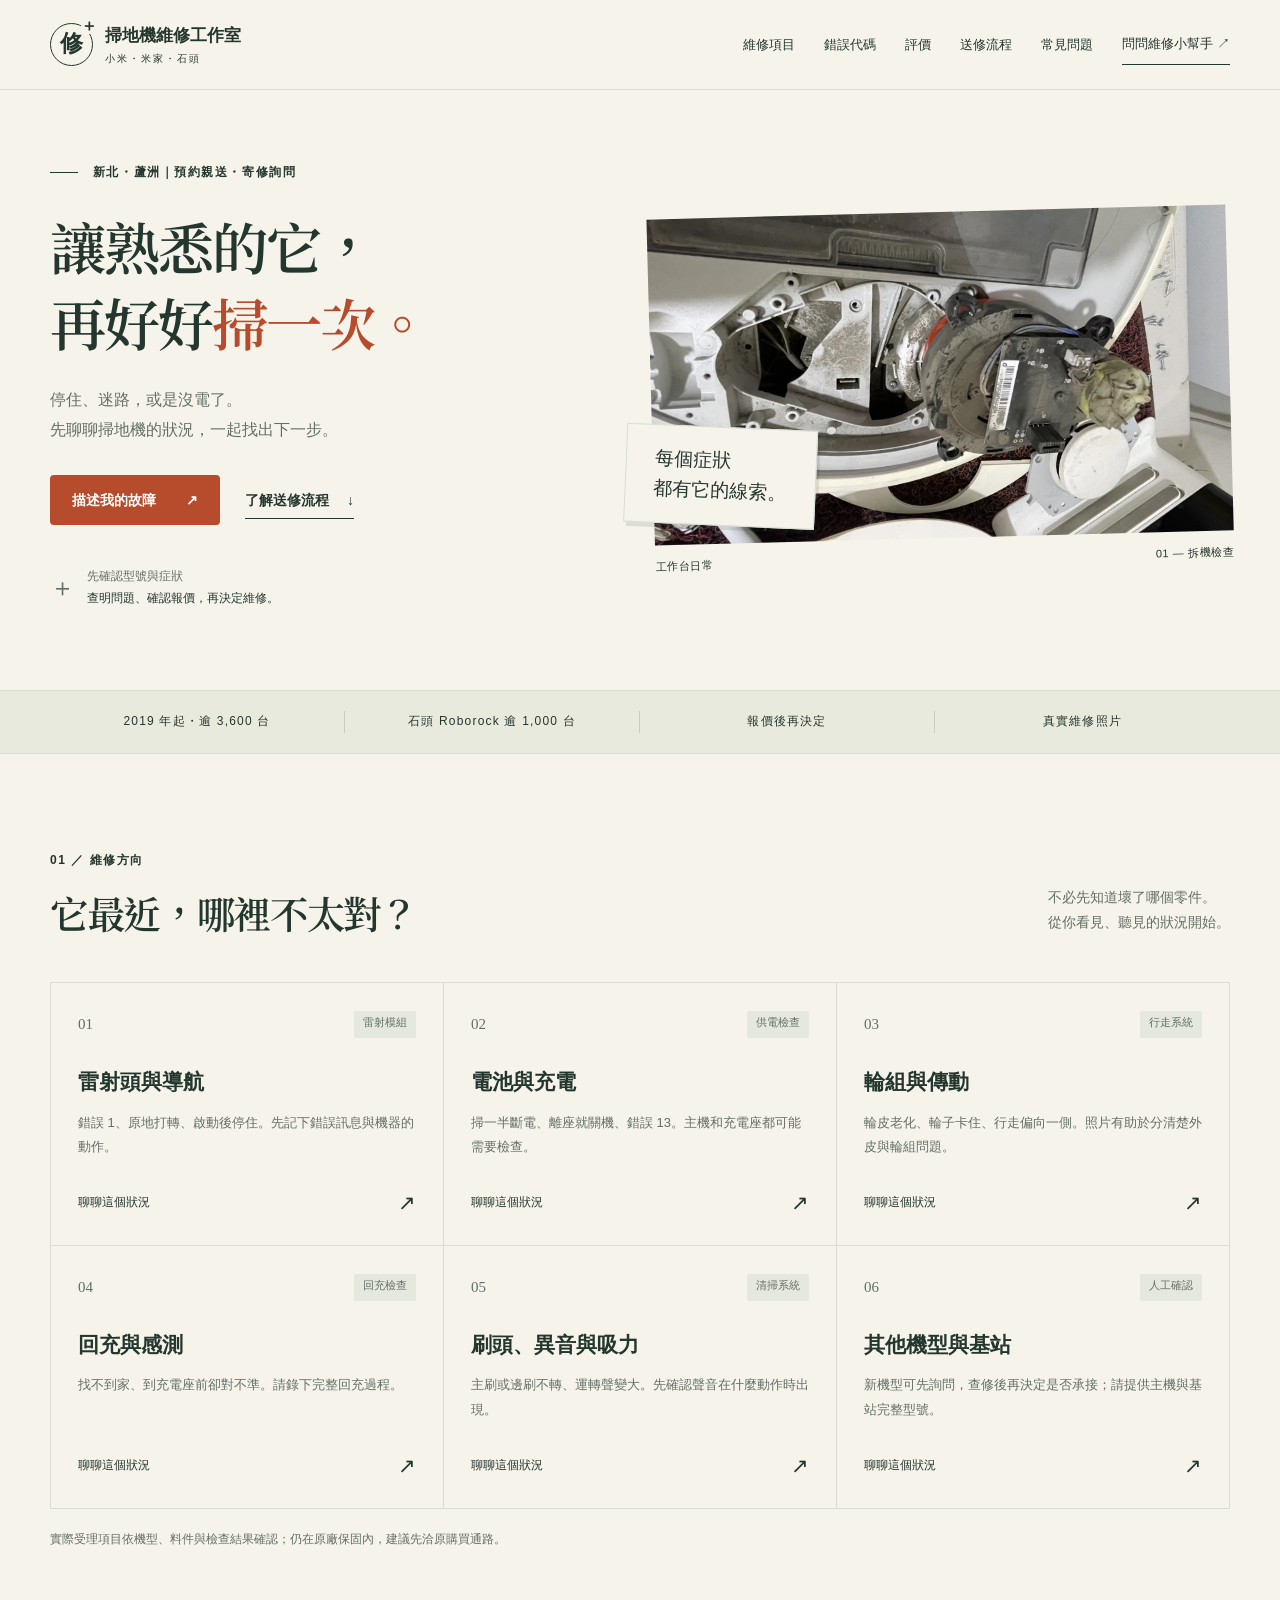
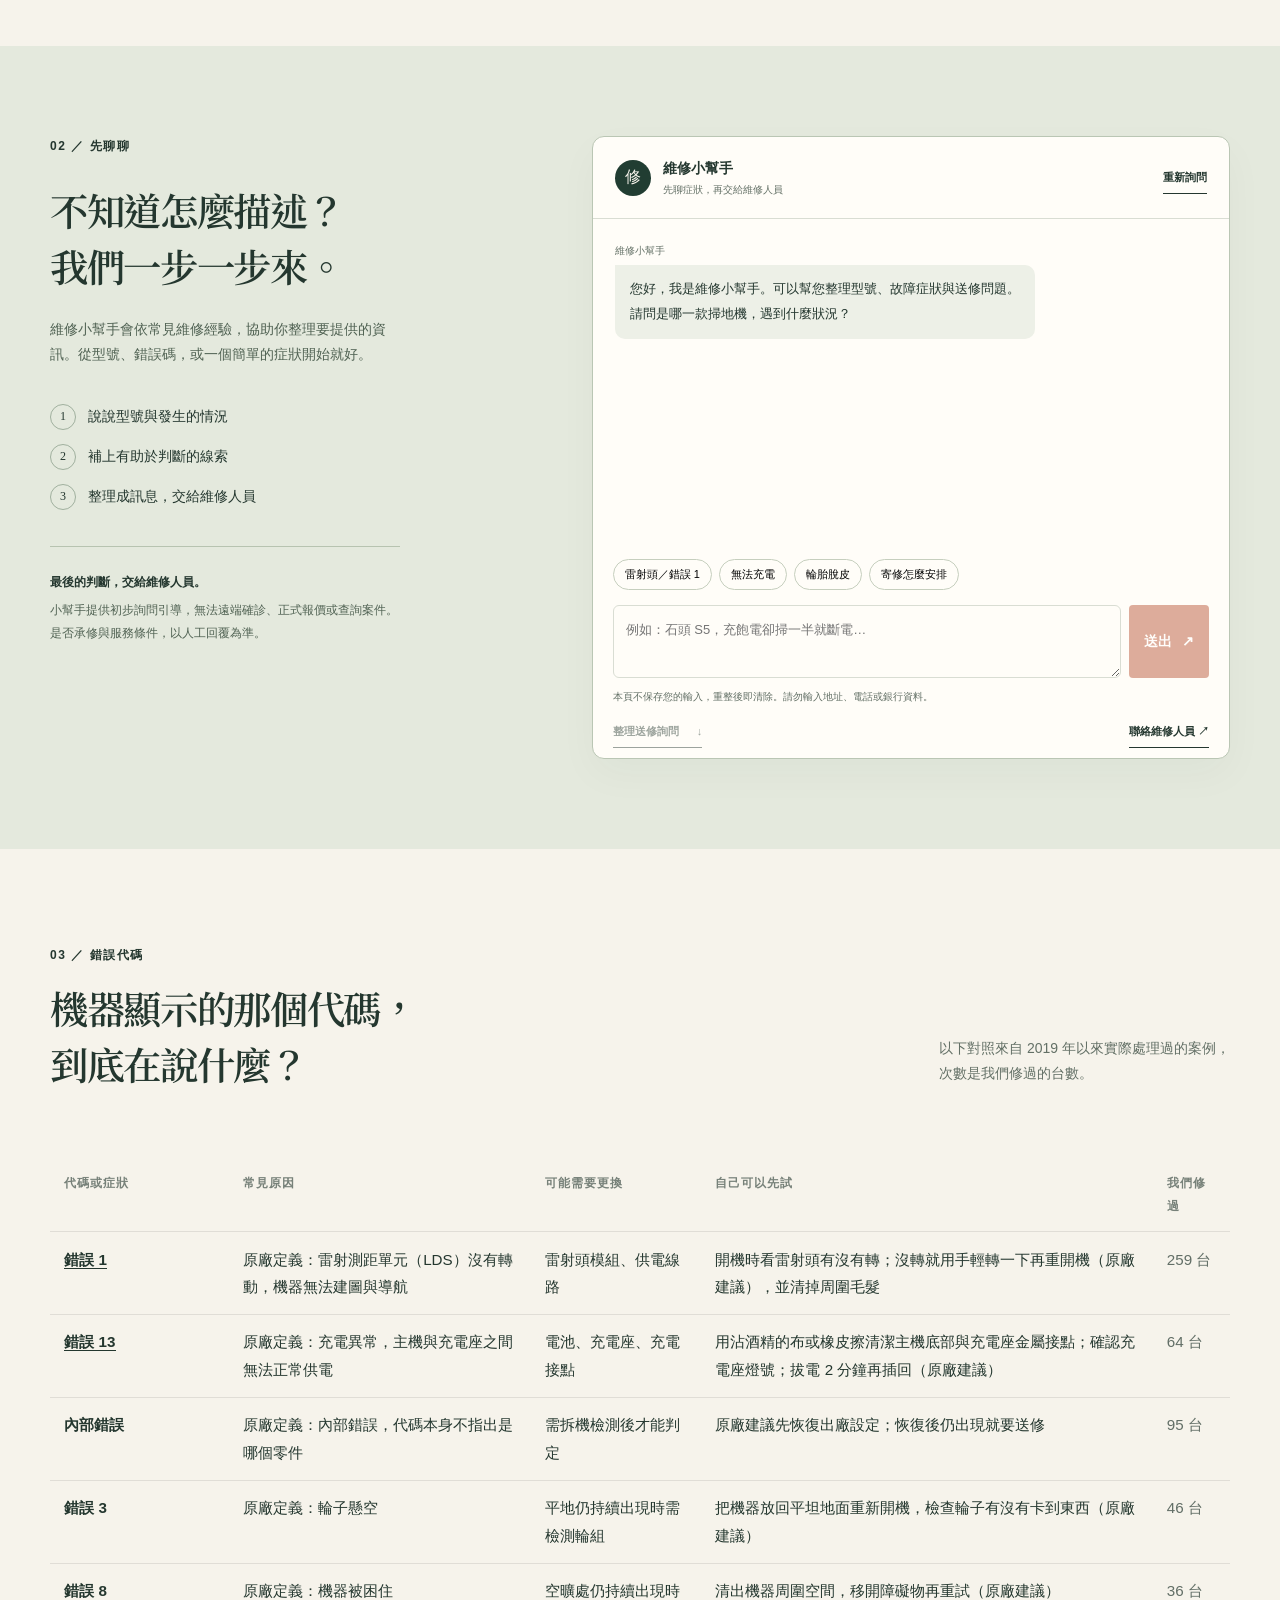
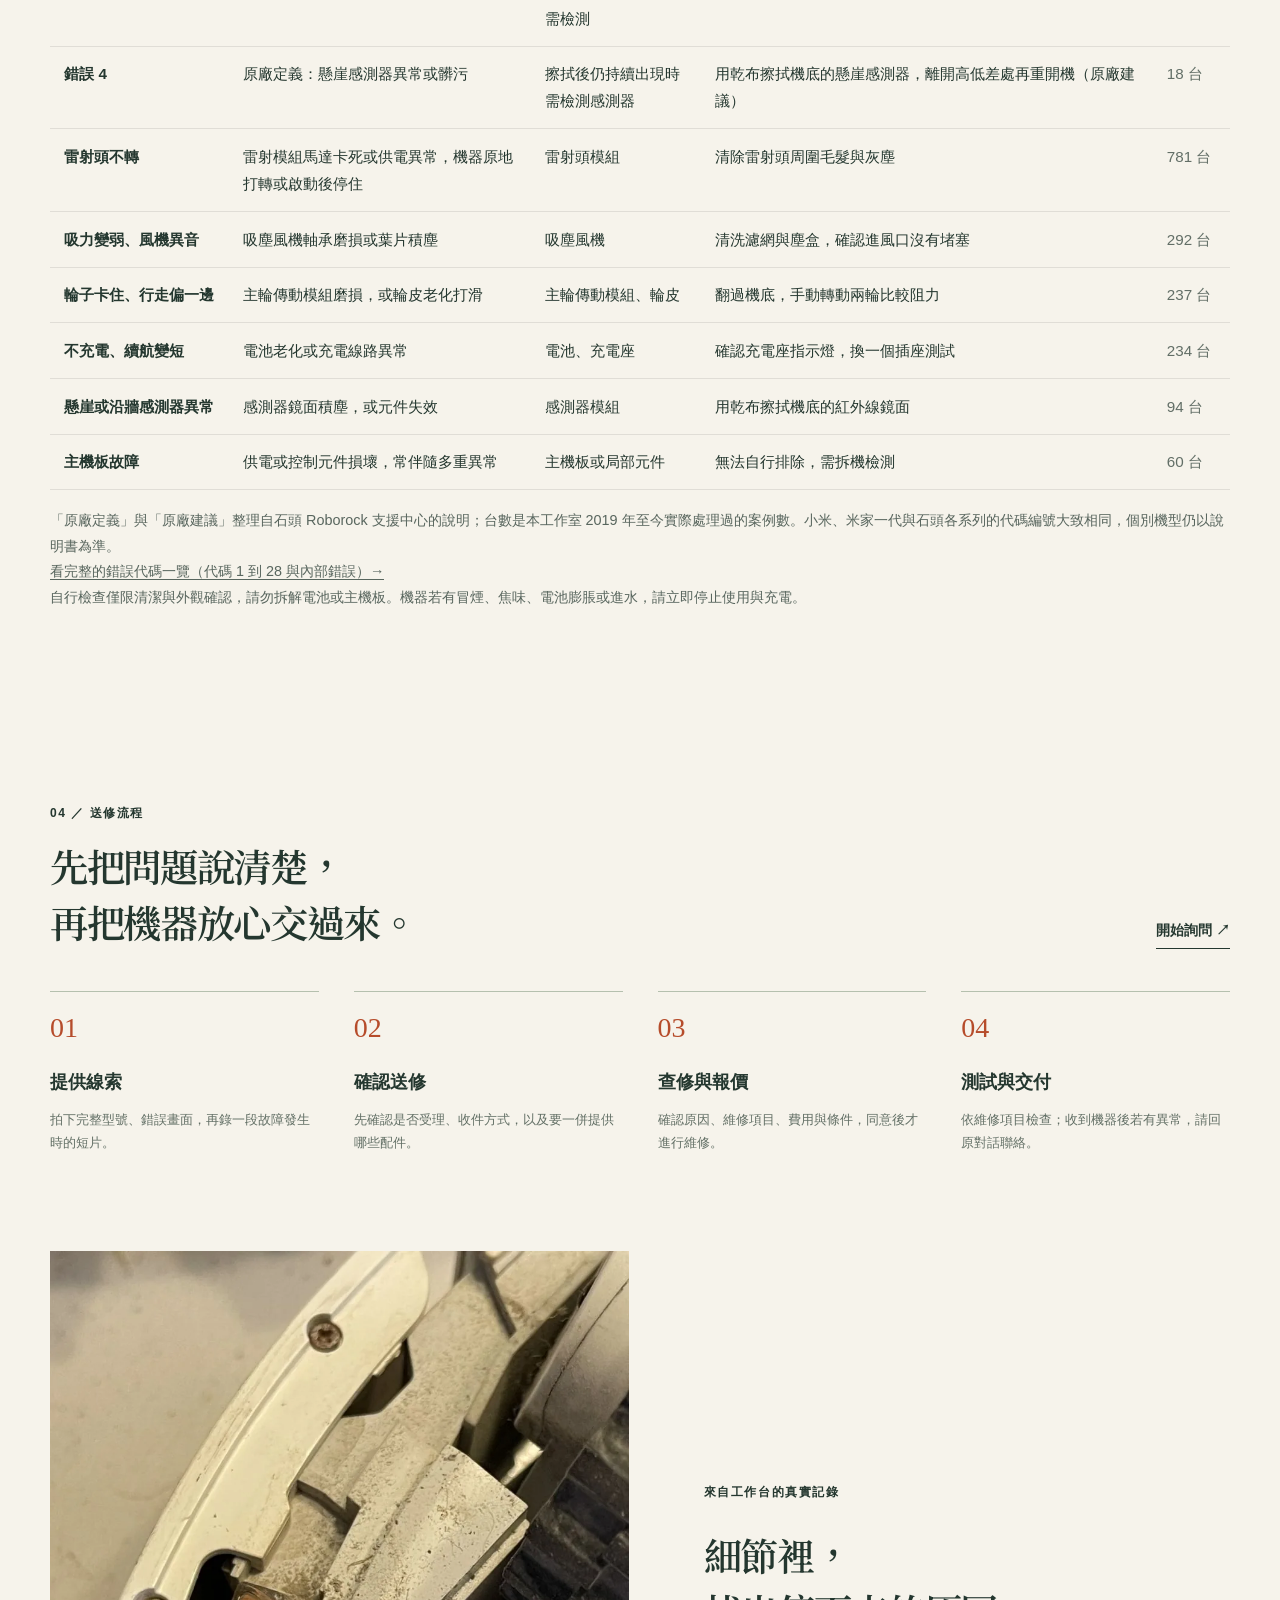
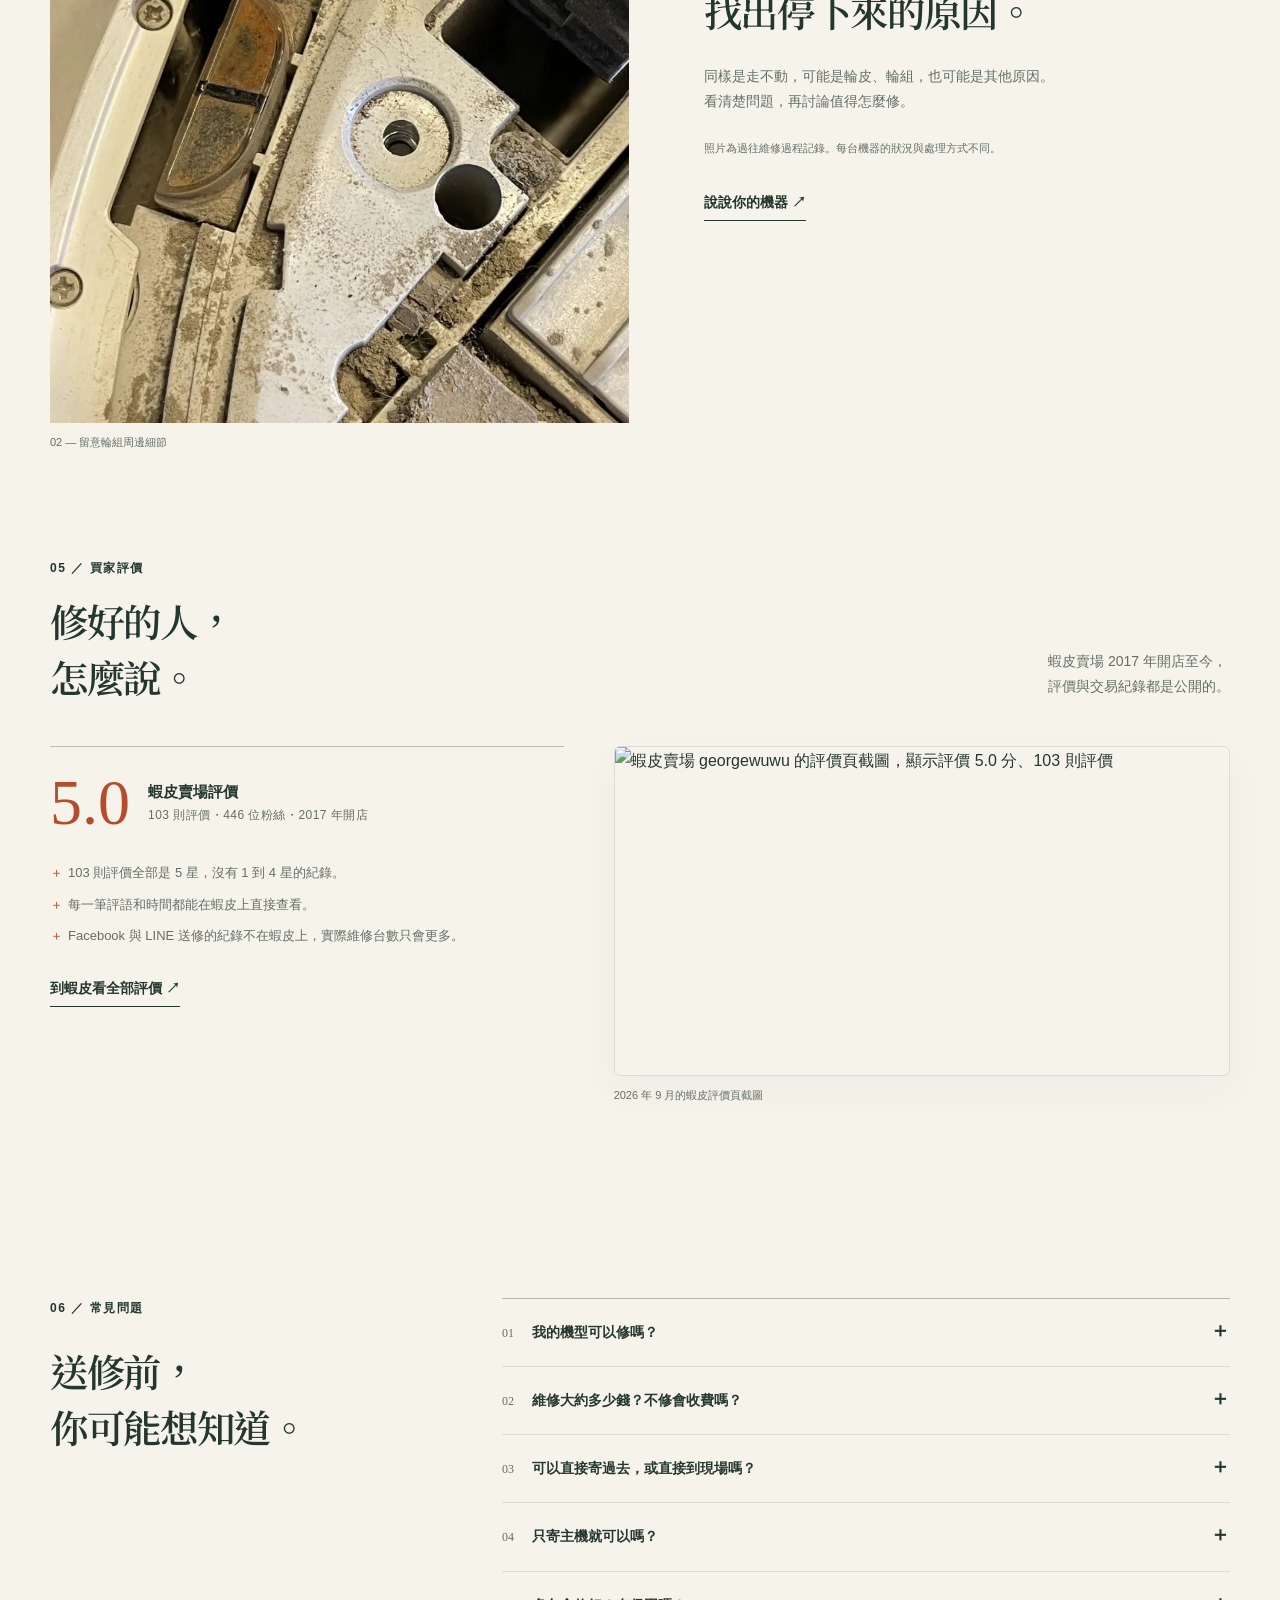
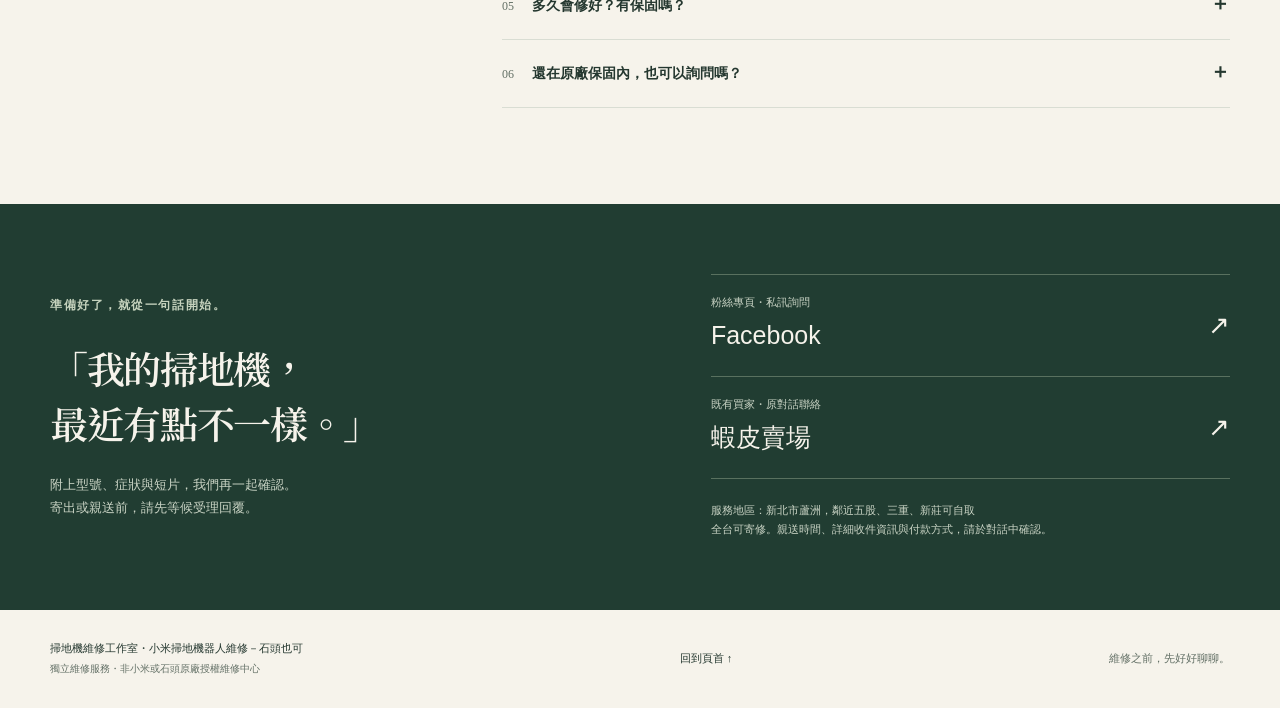
==== index.html @ 5a4b43c7 "Static site for robofix.tw: home, error-code guide, error 1 and 13 pages Pure HTML rewrite of robot-" ====
<!doctype html>
<html lang="zh-Hant">
<head>
<meta charset="utf-8">
<meta name="viewport" content="width=device-width, initial-scale=1">
<title>掃地機維修｜石頭 Roborock、小米米家｜新北蘆洲 RoboFix</title>
<meta name="description" content="石頭 Roborock 與小米米家掃地機維修。雷射頭不轉、錯誤 1、不充電、換電池、吸塵風機、輪組斷路。2019 年起累計維修超過 3,600 台，新北蘆洲可自取，全台可寄修。">
<link rel="canonical" href="https://robofix.tw/">
<meta name="robots" content="index,follow,max-image-preview:large">
<meta name="format-detection" content="telephone=no">

<meta property="og:type" content="website">
<meta property="og:locale" content="zh_TW">
<meta property="og:site_name" content="掃地機維修工作室 RoboFix">
<meta property="og:title" content="掃地機維修｜石頭 Roborock、小米米家｜新北蘆洲">
<meta property="og:description" content="雷射頭不轉、錯誤 1、不充電、換電池、吸塵風機、輪組斷路。2019 年起累計維修超過 3,600 台。">
<meta property="og:url" content="https://robofix.tw/">
<meta property="og:image" content="https://robofix.tw/images/og-cover.jpg">
<meta name="twitter:card" content="summary_large_image">

<link rel="preconnect" href="https://fonts.googleapis.com">
<link rel="preconnect" href="https://fonts.gstatic.com" crossorigin>
<link rel="stylesheet" href="https://fonts.googleapis.com/css2?family=Noto+Serif+TC:wght@600&display=swap">
<link rel="stylesheet" href="styles.css">
<link rel="icon" href="favicon.svg" type="image/svg+xml">
<link rel="apple-touch-icon" href="apple-touch-icon.png">

<script type="application/ld+json">
{
  "@context": "https://schema.org",
  "@type": "LocalBusiness",
  "name": "掃地機維修工作室",
  "alternateName": "RoboFix 掃地機維修",
  "url": "https://robofix.tw/",
  "image": "https://robofix.tw/images/og-cover.jpg",
  "description": "石頭 Roborock 與小米米家掃地機器人維修。雷射頭、電池、吸塵風機、輪組、感測器與主機板維修，2019 年起累計維修超過 3,600 台。",
  "areaServed": [
    { "@type": "City", "name": "新北市蘆洲區" },
    { "@type": "City", "name": "新北市五股區" },
    { "@type": "City", "name": "新北市三重區" },
    { "@type": "City", "name": "新北市新莊區" },
    { "@type": "AdministrativeArea", "name": "臺灣（可寄修）" }
  ],
  "address": { "@type": "PostalAddress", "addressRegion": "新北市", "addressLocality": "蘆洲區", "addressCountry": "TW" },
  "sameAs": [
    "https://www.facebook.com/xiomimachine",
    "https://shopee.tw/georgewuwu"
  ],
  "knowsAbout": ["石頭掃地機維修", "Roborock 維修", "小米掃地機維修", "米家掃地機維修", "雷射測距模組更換", "掃地機電池更換", "吸塵風機更換", "主輪傳動模組"],
  "hasOfferCatalog": {
    "@type": "OfferCatalog",
    "name": "掃地機維修項目",
    "itemListElement": [
      { "@type": "Offer", "itemOffered": { "@type": "Service", "name": "雷射測距模組（LDS）檢修與更換" } },
      { "@type": "Offer", "itemOffered": { "@type": "Service", "name": "電池更換與充電異常檢修" } },
      { "@type": "Offer", "itemOffered": { "@type": "Service", "name": "吸塵風機更換" } },
      { "@type": "Offer", "itemOffered": { "@type": "Service", "name": "主輪傳動模組與輪皮更換" } },
      { "@type": "Offer", "itemOffered": { "@type": "Service", "name": "懸崖與沿牆感測器檢修" } },
      { "@type": "Offer", "itemOffered": { "@type": "Service", "name": "主機板檢修" } }
    ]
  }
}
</script>

<script type="application/ld+json">
{
  "@context": "https://schema.org",
  "@type": "FAQPage",
  "mainEntity": [
    { "@type": "Question", "name": "我的機型可以修嗎？", "acceptedAnswer": { "@type": "Answer", "text": "小米、米家與石頭的不同系列，零件並不通用。請先提供機身標籤上的完整型號與症狀；較新機型、其他品牌及基站問題，都由維修人員確認後再受理。" } },
    { "@type": "Question", "name": "維修大約多少錢？不修會收費嗎？", "acceptedAnswer": { "@type": "Answer", "text": "先描述症狀，能初步判斷的情況會先說明；需要查修時，確認故障與報價後再決定是否維修。檢測、未修、運費等條件，請在送修前一併確認。" } },
    { "@type": "Question", "name": "可以直接寄過去，或直接到現場嗎？", "acceptedAnswer": { "@type": "Answer", "text": "請先透過 Facebook 或蝦皮聯絡。寄修前確認收件資訊與配件；親送請先約時間。服務地區在新北市蘆洲，詳細收件位置依本次聯絡回覆為準。" } },
    { "@type": "Question", "name": "只寄主機就可以嗎？", "acceptedAnswer": { "@type": "Answer", "text": "要看故障狀況。充電、回充或基站問題可能需要一起檢查您的充電座或基站。請在寄出前確認本次要提供的物品，並妥善包裝。" } },
    { "@type": "Question", "name": "多久會修好？有保固嗎？", "acceptedAnswer": { "@type": "Answer", "text": "交期取決於查修難度、料件與排程。保固依本次維修項目約定，請確認期間、涵蓋範圍與運費；維修後若有異常，回到原對話聯絡即可。" } },
    { "@type": "Question", "name": "還在原廠保固內，也可以詢問嗎？", "acceptedAnswer": { "@type": "Answer", "text": "可以先詢問，但建議優先向購買通路或原廠確認保固權益。這裡是獨立維修服務，並非小米或石頭原廠授權維修中心。" } }
  ]
}
</script>
</head>
<body>

<a class="skip-link" href="#main">跳至主要內容</a>

<header class="site-header"><div class="container header-inner">
<a class="brand" href="#" aria-label="掃地機維修工作室首頁"><span class="brand-mark" aria-hidden="true">修<span>＋</span></span><span>掃地機維修工作室<small>小米・米家・石頭</small></span></a>
<nav aria-label="主要導覽"><a href="#services">維修項目</a><a href="error-codes/">錯誤代碼</a><a href="#reviews">評價</a><a href="#process">送修流程</a><a href="#faq">常見問題</a><a class="nav-cta" href="#assistant">問問維修小幫手 ↗</a></nav>
</div></header>

<main id="main">

<section class="hero container" aria-labelledby="hero-title">
<div class="hero-copy">
<p class="eyebrow"><span class="small-line"></span> 新北・蘆洲｜預約親送・寄修詢問</p>
<h1 id="hero-title">讓熟悉的它，<br>再好好<span class="accent">掃一次。</span></h1>
<p class="hero-description">停住、迷路，或是沒電了。<br>先聊聊掃地機的狀況，一起找出下一步。</p>
<div class="hero-buttons"><a class="button primary" href="#assistant">描述我的故障 <span aria-hidden="true">↗</span></a><a class="text-button" href="#process">了解送修流程 <span aria-hidden="true">↓</span></a></div>
<div class="hero-note"><span aria-hidden="true">＋</span><p>先確認型號與症狀<br><strong>查明問題、確認報價，再決定維修。</strong></p></div>
</div>
<figure class="hero-photo">
<picture><source srcset="images/workbench.webp" type="image/webp"><img src="images/workbench.jpg" alt="維修工作台上拆開檢查中的掃地機，呈現主機板與內部結構" width="1706" height="960" fetchpriority="high" decoding="async"></picture>
<figcaption><span>工作台日常</span><span>01 — 拆機檢查</span></figcaption>
<div class="photo-tag" aria-hidden="true">每個症狀<br>都有它的線索。</div>
</figure>
</section>

<div class="service-band"><div class="container"><span>2019 年起・逾 3,600 台</span><span>石頭 Roborock 逾 1,000 台</span><span>報價後再決定</span><span>真實維修照片</span></div></div>

<section class="section container" id="services">
<div class="section-heading"><div><p class="eyebrow">01 ／ 維修方向</p><h2>它最近，哪裡不太對？</h2></div><p>不必先知道壞了哪個零件。<br>從你看見、聽見的狀況開始。</p></div>
<div class="issue-grid">
<a href="#assistant" class="issue-card"><div class="issue-top"><span>01</span><span>雷射模組</span></div><h3>雷射頭與導航</h3><p>錯誤 1、原地打轉、啟動後停住。先記下錯誤訊息與機器的動作。</p><span class="issue-link">聊聊這個狀況 <span aria-hidden="true">↗</span></span></a>
<a href="#assistant" class="issue-card"><div class="issue-top"><span>02</span><span>供電檢查</span></div><h3>電池與充電</h3><p>掃一半斷電、離座就關機、錯誤 13。主機和充電座都可能需要檢查。</p><span class="issue-link">聊聊這個狀況 <span aria-hidden="true">↗</span></span></a>
<a href="#assistant" class="issue-card"><div class="issue-top"><span>03</span><span>行走系統</span></div><h3>輪組與傳動</h3><p>輪皮老化、輪子卡住、行走偏向一側。照片有助於分清楚外皮與輪組問題。</p><span class="issue-link">聊聊這個狀況 <span aria-hidden="true">↗</span></span></a>
<a href="#assistant" class="issue-card"><div class="issue-top"><span>04</span><span>回充檢查</span></div><h3>回充與感測</h3><p>找不到家、到充電座前卻對不準。請錄下完整回充過程。</p><span class="issue-link">聊聊這個狀況 <span aria-hidden="true">↗</span></span></a>
<a href="#assistant" class="issue-card"><div class="issue-top"><span>05</span><span>清掃系統</span></div><h3>刷頭、異音與吸力</h3><p>主刷或邊刷不轉、運轉聲變大。先確認聲音在什麼動作時出現。</p><span class="issue-link">聊聊這個狀況 <span aria-hidden="true">↗</span></span></a>
<a href="#assistant" class="issue-card"><div class="issue-top"><span>06</span><span>人工確認</span></div><h3>其他機型與基站</h3><p>新機型可先詢問，查修後再決定是否承接；請提供主機與基站完整型號。</p><span class="issue-link">聊聊這個狀況 <span aria-hidden="true">↗</span></span></a>
</div>
<p class="section-note">實際受理項目依機型、料件與檢查結果確認；仍在原廠保固內，建議先洽原購買通路。</p>
</section>

<section class="assistant-section" id="assistant"><div class="container assistant-layout">
<div class="assistant-intro">
<p class="eyebrow">02 ／ 先聊聊</p>
<h2>不知道怎麼描述？<br>我們一步一步來。</h2>
<p>維修小幫手會依常見維修經驗，協助你整理要提供的資訊。從型號、錯誤碼，或一個簡單的症狀開始就好。</p>
<ol class="assistant-steps"><li><span>1</span>說說型號與發生的情況</li><li><span>2</span>補上有助於判斷的線索</li><li><span>3</span>整理成訊息，交給維修人員</li></ol>
<div class="assistant-disclaimer"><strong>最後的判斷，交給維修人員。</strong><p>小幫手提供初步詢問引導，無法遠端確診、正式報價或查詢案件。是否承修與服務條件，以人工回覆為準。</p></div>
</div>
<div class="chat-panel" id="repair-assistant"></div>
</div></section>

<section class="section container" id="codes">
<div class="section-heading"><div><p class="eyebrow">03 ／ 錯誤代碼</p><h2>機器顯示的那個代碼，<br>到底在說什麼？</h2></div><p>以下對照來自 2019 年以來實際處理過的案例，<br>次數是我們修過的台數。</p></div>
<div class="codes-wrap">
<table class="codes-table">
<thead><tr><th>代碼或症狀</th><th>常見原因</th><th>可能需要更換</th><th>自己可以先試</th><th>我們修過</th></tr></thead>
<tbody>
<tr><td class="code"><a href="error-1/">錯誤 1</a></td><td>原廠定義：雷射測距單元（LDS）沒有轉動，機器無法建圖與導航</td><td>雷射頭模組、供電線路</td><td>開機時看雷射頭有沒有轉；沒轉就用手輕轉一下再重開機（原廠建議），並清掉周圍毛髮</td><td class="count">259 台</td></tr>
<tr><td class="code"><a href="error-13/">錯誤 13</a></td><td>原廠定義：充電異常，主機與充電座之間無法正常供電</td><td>電池、充電座、充電接點</td><td>用沾酒精的布或橡皮擦清潔主機底部與充電座金屬接點；確認充電座燈號；拔電 2 分鐘再插回（原廠建議）</td><td class="count">64 台</td></tr>
<tr><td class="code">內部錯誤</td><td>原廠定義：內部錯誤，代碼本身不指出是哪個零件</td><td>需拆機檢測後才能判定</td><td>原廠建議先恢復出廠設定；恢復後仍出現就要送修</td><td class="count">95 台</td></tr>
<tr><td class="code">錯誤 3</td><td>原廠定義：輪子懸空</td><td>平地仍持續出現時需檢測輪組</td><td>把機器放回平坦地面重新開機，檢查輪子有沒有卡到東西（原廠建議）</td><td class="count">46 台</td></tr>
<tr><td class="code">錯誤 8</td><td>原廠定義：機器被困住</td><td>空曠處仍持續出現時需檢測</td><td>清出機器周圍空間，移開障礙物再重試（原廠建議）</td><td class="count">36 台</td></tr>
<tr><td class="code">錯誤 4</td><td>原廠定義：懸崖感測器異常或髒污</td><td>擦拭後仍持續出現時需檢測感測器</td><td>用乾布擦拭機底的懸崖感測器，離開高低差處再重開機（原廠建議）</td><td class="count">18 台</td></tr>
<tr><td class="code">雷射頭不轉</td><td>雷射模組馬達卡死或供電異常，機器原地打轉或啟動後停住</td><td>雷射頭模組</td><td>清除雷射頭周圍毛髮與灰塵</td><td class="count">781 台</td></tr>
<tr><td class="code">吸力變弱、風機異音</td><td>吸塵風機軸承磨損或葉片積塵</td><td>吸塵風機</td><td>清洗濾網與塵盒，確認進風口沒有堵塞</td><td class="count">292 台</td></tr>
<tr><td class="code">輪子卡住、行走偏一邊</td><td>主輪傳動模組磨損，或輪皮老化打滑</td><td>主輪傳動模組、輪皮</td><td>翻過機底，手動轉動兩輪比較阻力</td><td class="count">237 台</td></tr>
<tr><td class="code">不充電、續航變短</td><td>電池老化或充電線路異常</td><td>電池、充電座</td><td>確認充電座指示燈，換一個插座測試</td><td class="count">234 台</td></tr>
<tr><td class="code">懸崖或沿牆感測器異常</td><td>感測器鏡面積塵，或元件失效</td><td>感測器模組</td><td>用乾布擦拭機底的紅外線鏡面</td><td class="count">94 台</td></tr>
<tr><td class="code">主機板故障</td><td>供電或控制元件損壞，常伴隨多重異常</td><td>主機板或局部元件</td><td>無法自行排除，需拆機檢測</td><td class="count">60 台</td></tr>
</tbody>
</table>
</div>
<p class="codes-note">
「原廠定義」與「原廠建議」整理自石頭 Roborock 支援中心的說明；台數是本工作室 2019 年至今實際處理過的案例數。小米、米家一代與石頭各系列的代碼編號大致相同，個別機型仍以說明書為準。<br>
<a href="error-codes/">看完整的錯誤代碼一覽（代碼 1 到 28 與內部錯誤）→</a><br>
自行檢查僅限清潔與外觀確認，請勿拆解電池或主機板。機器若有冒煙、焦味、電池膨脹或進水，請立即停止使用與充電。
</p>
</section>

<section class="section container process-section" id="process">
<div class="section-heading"><div><p class="eyebrow">04 ／ 送修流程</p><h2>先把問題說清楚，<br>再把機器放心交過來。</h2></div><a href="#contact" class="text-button">開始詢問 ↗</a></div>
<div class="process-grid">
<article><span class="step-number">01</span><h3>提供線索</h3><p>拍下完整型號、錯誤畫面，再錄一段故障發生時的短片。</p></article>
<article><span class="step-number">02</span><h3>確認送修</h3><p>先確認是否受理、收件方式，以及要一併提供哪些配件。</p></article>
<article><span class="step-number">03</span><h3>查修與報價</h3><p>確認原因、維修項目、費用與條件，同意後才進行維修。</p></article>
<article><span class="step-number">04</span><h3>測試與交付</h3><p>依維修項目檢查；收到機器後若有異常，請回原對話聯絡。</p></article>
</div>
</section>

<section class="workshop container">
<figure><picture><source srcset="images/wheel-detail.webp" type="image/webp"><img src="images/wheel-detail.jpg" alt="掃地機底部輪組與周邊積塵的檢查近照" width="960" height="1280" loading="lazy" decoding="async"></picture><figcaption>02 — 留意輪組周邊細節</figcaption></figure>
<div class="workshop-copy">
<p class="eyebrow">來自工作台的真實記錄</p>
<h2>細節裡，<br>找出停下來的原因。</h2>
<p>同樣是走不動，可能是輪皮、輪組，也可能是其他原因。看清楚問題，再討論值得怎麼修。</p>
<p class="caption-note">照片為過往維修過程記錄。每台機器的狀況與處理方式不同。</p>
<a href="#assistant" class="text-button">說說你的機器 ↗</a>
</div>
</section>

<section class="section container" id="reviews">
<div class="section-heading"><div><p class="eyebrow">05 ／ 買家評價</p><h2>修好的人，<br>怎麼說。</h2></div><p>蝦皮賣場 2017 年開店至今，<br>評價與交易紀錄都是公開的。</p></div>
<div class="reviews-layout">
<div class="rating-card">
<div class="rating-top"><span class="rating-star">5.0</span><span class="rating-meta">蝦皮賣場評價<br><small>103 則評價・446 位粉絲・2017 年開店</small></span></div>
<ul class="rating-points">
<li>103 則評價全部是 5 星，沒有 1 到 4 星的紀錄。</li>
<li>每一筆評語和時間都能在蝦皮上直接查看。</li>
<li>Facebook 與 LINE 送修的紀錄不在蝦皮上，實際維修台數只會更多。</li>
</ul>
<a class="text-button" href="https://shopee.tw/georgewuwu" target="_blank" rel="noopener noreferrer">到蝦皮看全部評價 ↗</a>
</div>
<figure class="rating-shot"><img src="images/shopee-rating.png" alt="蝦皮賣場 georgewuwu 的評價頁截圖，顯示評價 5.0 分、103 則評價" width="1200" height="640" loading="lazy" decoding="async"><figcaption>2026 年 9 月的蝦皮評價頁截圖</figcaption></figure>
</div>
</section>

<section class="section container faq-section" id="faq">
<div><p class="eyebrow">06 ／ 常見問題</p><h2>送修前，<br>你可能想知道。</h2></div>
<div class="faq-list">
<details><summary><span class="faq-number">01</span>我的機型可以修嗎？<span class="faq-plus" aria-hidden="true">＋</span></summary><p>小米、米家與石頭的不同系列，零件並不通用。請先提供機身標籤上的完整型號與症狀；較新機型、其他品牌及基站問題，都由維修人員確認後再受理。</p></details>
<details><summary><span class="faq-number">02</span>維修大約多少錢？不修會收費嗎？<span class="faq-plus" aria-hidden="true">＋</span></summary><p>先描述症狀，能初步判斷的情況會先說明；需要查修時，確認故障與報價後再決定是否維修。檢測、未修、運費等條件，請在送修前一併確認。</p></details>
<details><summary><span class="faq-number">03</span>可以直接寄過去，或直接到現場嗎？<span class="faq-plus" aria-hidden="true">＋</span></summary><p>請先透過 Facebook 或蝦皮聯絡。寄修前確認收件資訊與配件；親送請先約時間。服務地區在新北市蘆洲，詳細收件位置依本次聯絡回覆為準。</p></details>
<details><summary><span class="faq-number">04</span>只寄主機就可以嗎？<span class="faq-plus" aria-hidden="true">＋</span></summary><p>要看故障狀況。充電、回充或基站問題可能需要一起檢查您的充電座或基站。請在寄出前確認本次要提供的物品，並妥善包裝。</p></details>
<details><summary><span class="faq-number">05</span>多久會修好？有保固嗎？<span class="faq-plus" aria-hidden="true">＋</span></summary><p>交期取決於查修難度、料件與排程。保固依本次維修項目約定，請確認期間、涵蓋範圍與運費；維修後若有異常，回到原對話聯絡即可。</p></details>
<details><summary><span class="faq-number">06</span>還在原廠保固內，也可以詢問嗎？<span class="faq-plus" aria-hidden="true">＋</span></summary><p>可以先詢問，但建議優先向購買通路或原廠確認保固權益。這裡是獨立維修服務，並非小米或石頭原廠授權維修中心。</p></details>
</div>
</section>

<section class="contact-section" id="contact"><div class="container contact-layout">
<div>
<p class="eyebrow">準備好了，就從一句話開始。</p>
<h2>「我的掃地機，<br>最近有點不一樣。」</h2>
<p>附上型號、症狀與短片，我們再一起確認。<br>寄出或親送前，請先等候受理回覆。</p>
</div>
<div class="contact-links">
<a href="https://www.facebook.com/xiomimachine" target="_blank" rel="noopener noreferrer"><span><small>粉絲專頁・私訊詢問</small><strong>Facebook</strong></span><span aria-hidden="true">↗</span></a>
<a href="https://shopee.tw/georgewuwu" target="_blank" rel="noopener noreferrer"><span><small>既有買家・原對話聯絡</small><strong>蝦皮賣場</strong></span><span aria-hidden="true">↗</span></a>
<p>服務地區：新北市蘆洲，鄰近五股、三重、新莊可自取<br>全台可寄修。親送時間、詳細收件資訊與付款方式，請於對話中確認。</p>
</div>
</div></section>

</main>

<footer class="container footer">
<p>掃地機維修工作室・小米掃地機器人維修－石頭也可<br><span>獨立維修服務・非小米或石頭原廠授權維修中心</span></p>
<a href="#">回到頁首 ↑</a>
<p>維修之前，先好好聊聊。</p>
</footer>

<script src="assistant.js"></script>
</body>
</html>
---- styles.css ----
:root{--paper:#f6f3eb;--ink:#24372f;--muted:#637066;--line:#d9ddd3;--orange:#b64c2b;--white:#fffdf8;--dark:#213d32}
*{box-sizing:border-box}html{scroll-behavior:smooth;scroll-padding-top:105px}body{margin:0;background:var(--paper);color:var(--ink);font-family:"Microsoft JhengHei","PingFang TC",sans-serif;font-size:16px;line-height:1.8}a{color:inherit;text-decoration:none}button,input,textarea{font:inherit}button,a,summary{-webkit-tap-highlight-color:transparent}button{cursor:pointer}button:disabled{cursor:default;opacity:.45}a:focus-visible,button:focus-visible,textarea:focus-visible,summary:focus-visible{outline:3px solid #b64c2b;outline-offset:5px}textarea{border:1px solid var(--line);border-radius:6px;padding:12px;background:var(--white);color:var(--ink);resize:vertical;width:100%}img{display:block;max-width:100%;height:auto}h1,h2,h3,p,figure{margin:0}h1,h2{font-family:"Noto Serif TC","Songti TC","PMingLiU",serif;font-weight:600;letter-spacing:-.035em}h1{font-size:clamp(40px,4.4vw,65px);line-height:1.35}h2{font-size:clamp(30px,3vw,44px);line-height:1.45}h3{font-size:21px;line-height:1.5;font-weight:700}.container{width:min(1180px,calc(100% - 80px));margin-inline:auto}.section{padding-block:96px}.eyebrow{font-size:12px;letter-spacing:.13em;font-weight:700;margin-bottom:24px}.small-line{display:inline-block;width:28px;height:1px;background:currentColor;vertical-align:middle;margin-right:10px}.accent{color:var(--orange)}.button{display:inline-flex;align-items:center;justify-content:center;gap:30px;min-height:50px;padding:13px 22px;border:0;border-radius:4px;line-height:1.5;font-weight:600;font-size:14px;transition:background .2s,transform .2s}.button:hover{transform:translateY(-2px)}.primary{background:var(--orange);color:white}.primary:hover{background:#983e23}.dark{background:var(--dark);color:white}.text-button{font-size:14px;font-weight:600;border:0;background:none;color:inherit;padding:7px 0;border-bottom:1px solid currentColor;display:inline-flex;align-items:center;gap:18px;line-height:1.6}.preview-strip{text-align:center;padding:6px 14px;background:#dfe5d9;font-size:11px;letter-spacing:.08em}.preview-strip span{padding-inline:12px;color:#859080}.site-header{position:sticky;top:0;z-index:10;background:rgba(246,243,235,.97);border-bottom:1px solid var(--line)}.header-inner{display:flex;align-items:center;justify-content:space-between;min-height:89px;gap:20px}.brand{display:flex;gap:12px;align-items:center;font-size:17px;font-weight:700;line-height:1.5;white-space:nowrap}.brand small{display:block;font-size:10px;letter-spacing:.2em;font-weight:400;margin-top:3px}.brand-mark{border:1.5px solid var(--ink);width:43px;height:43px;display:flex;align-items:center;justify-content:center;font-family:serif;font-size:23px;position:relative;border-radius:50%}.brand-mark>span{position:absolute;right:-5px;top:-6px;background:var(--paper);font-size:16px;line-height:1}.header-inner nav{display:flex;gap:29px;align-items:center;font-size:13px}.nav-cta{border-bottom:1px solid var(--ink);padding-block:8px}.hero{display:grid;grid-template-columns:1fr 1.05fr;gap:50px;align-items:center;padding-block:72px 80px}.hero-description{font-size:16px;color:var(--muted);margin-top:25px;line-height:1.9}.hero-buttons{display:flex;gap:25px;align-items:center;margin-top:30px}.hero-note{display:flex;gap:12px;align-items:center;margin-top:40px;font-size:12px;color:var(--muted)}.hero-note>span{font-size:25px;font-weight:300}.hero-note strong{font-weight:500;color:var(--ink)}.hero-photo{position:relative;margin-top:10px;transform:rotate(-1.5deg)}.hero-photo>img{width:100%;height:455px;object-fit:cover;border-radius:130px 7px 7px 7px;object-position:50% 50%}.hero-photo figcaption{display:flex;justify-content:space-between;font-size:11px;margin-top:12px;letter-spacing:.05em}.photo-tag{position:absolute;bottom:50px;left:-28px;background:var(--paper);border:1px solid var(--line);box-shadow:3px 4px 0 #233e3020;padding:18px 28px;transform:rotate(4deg);font-size:19px;font-family:serif;line-height:1.6}.service-band{border-block:1px solid var(--line);background:#e9eade}.service-band>.container{display:grid;grid-template-columns:repeat(4,1fr);padding-block:20px}.service-band span{text-align:center;font-size:12px;letter-spacing:.1em;border-right:1px solid #c8cec2}.service-band span:last-child{border:0}.section-heading{display:flex;justify-content:space-between;align-items:end;gap:24px;margin-bottom:42px}.section-heading .eyebrow{margin-bottom:13px}.section-heading>p{font-size:14px;color:var(--muted);padding-bottom:5px}.issue-grid{display:grid;grid-template-columns:repeat(3,1fr);border-top:1px solid var(--line);border-left:1px solid var(--line)}.issue-card{padding:28px 27px 23px;border-right:1px solid var(--line);border-bottom:1px solid var(--line);display:flex;flex-direction:column;transition:background .2s}.issue-card:hover{background:#ececdf}.issue-top{display:flex;justify-content:space-between;font-size:11px;color:var(--muted);margin-bottom:28px}.issue-top span:first-child{font-family:Georgia,serif;font-size:15px}.issue-top span:last-child{background:#e5e8dd;padding:2px 9px;border-radius:2px}.issue-card p{font-size:13px;color:var(--muted);line-height:1.9;margin-top:13px;margin-bottom:24px}.issue-link{font-size:12px;margin-top:auto;display:flex;justify-content:space-between;align-items:center}.issue-link span{font-size:21px}.section-note{font-size:12px;color:var(--muted);margin-top:20px}.assistant-section{padding-block:90px;background:#e4e9dd}.assistant-layout{display:grid;grid-template-columns:.85fr 1.15fr;gap:70px;align-items:start}.assistant-intro>p:not(.eyebrow){font-size:14px;color:#506253;margin-top:24px;max-width:345px}.assistant-steps{list-style:none;padding:0;margin:36px 0;font-size:14px}.assistant-steps li{margin:14px 0;display:flex;gap:12px;align-items:center}.assistant-steps span{border:1px solid #a0b09e;border-radius:50%;width:26px;height:26px;display:inline-flex;align-items:center;justify-content:center;font-family:Georgia,serif;font-size:12px}.assistant-disclaimer{max-width:350px;border-top:1px solid #b7c3b0;padding-top:25px;font-size:12px}.assistant-disclaimer p{color:#506253;margin-top:6px;line-height:1.9}.chat-panel{background:var(--white);border:1px solid #bac6b4;border-radius:12px;box-shadow:0 15px 40px #283e2b09;overflow:hidden}.chat-heading{display:flex;align-items:center;gap:12px;padding:19px 22px;border-bottom:1px solid var(--line)}.assistant-emblem{display:grid;place-items:center;border-radius:50%;width:36px;height:36px;background:var(--dark);color:var(--paper);font-family:serif}.chat-heading strong{display:block;font-size:14px}.chat-heading>div>span{font-size:10px;color:var(--muted);display:block}.reset{margin-left:auto;font-size:11px;white-space:nowrap}.chat-log{height:340px;overflow:auto;overscroll-behavior:contain;padding:23px 22px;display:flex;flex-direction:column;gap:20px}.chat-message{max-width:92%;align-self:start}.message-label{font-size:10px;display:block;color:var(--muted);margin-bottom:5px}.chat-message p{background:#edf0e7;padding:12px 15px;border-radius:0 10px 10px 10px;font-size:13px;line-height:1.9;white-space:pre-wrap;overflow-wrap:anywhere}.chat-message.user{align-self:end}.user .message-label{text-align:right}.user p{background:var(--dark);color:var(--white);border-radius:10px 0 10px 10px}.chat-controls{padding:0 20px 10px}.suggestions{display:flex;flex-wrap:wrap;gap:7px;margin-bottom:15px}.suggestions button{background:transparent;border:1px solid #c6cfbe;border-radius:30px;padding:6px 11px;font-size:11px;line-height:1.5}.suggestions button:hover{background:#edf0e7}.chat-form{display:flex;gap:8px;align-items:stretch}.chat-form textarea{font-size:13px;min-height:64px;max-height:180px}.chat-form .button{padding:10px 15px;gap:10px;align-self:stretch}.chat-privacy{font-size:10px;color:var(--muted);margin-top:10px}.chat-actions{display:flex;justify-content:space-between;gap:18px;margin-top:10px}.chat-actions .text-button{font-size:11px}.status-message{font-size:12px;margin-top:10px;color:var(--muted)}.status-message:empty{display:none}.inquiry{padding-top:20px}.inquiry label{display:block;font-size:13px;margin-bottom:8px}.inquiry textarea{font-size:12px}.inquiry .button{min-height:40px;font-size:12px;margin-top:8px}.inquiry p{font-size:11px;color:var(--muted);margin-top:8px}.process-grid{display:grid;grid-template-columns:repeat(4,1fr);gap:35px}.process-grid article{border-top:1px solid #b5c0ae;padding-top:22px}.step-number{font-family:Georgia,serif;font-size:28px;color:var(--orange);line-height:1}.process-grid h3{margin-top:22px;font-size:18px}.process-grid p{font-size:13px;color:var(--muted);margin-top:12px}.workshop{display:grid;grid-template-columns:1.1fr 1fr;gap:75px;align-items:center;margin-bottom:10px}.workshop figure>img{width:100%;height:390px;object-fit:cover;border-radius:6px}.workshop figcaption{font-size:11px;color:var(--muted);margin-top:10px}.workshop-copy>p:not(.eyebrow){font-size:14px;margin-top:25px;max-width:350px;color:var(--muted)}.workshop-copy .caption-note{font-size:11px!important}.workshop-copy a{margin-top:25px}.faq-section{display:grid;grid-template-columns:.7fr 1.3fr;gap:60px}.faq-list{border-top:1px solid #aebba8}.faq-list details{border-bottom:1px solid var(--line);padding-block:21px}.faq-list summary{list-style:none;display:flex;gap:18px;cursor:pointer;font-size:14px;font-weight:600;align-items:baseline}.faq-list summary::-webkit-details-marker{display:none}.faq-number{font-family:Georgia,serif;font-size:12px;font-weight:400;color:var(--muted)}.faq-plus{margin-left:auto;font-size:20px;flex-shrink:0;line-height:1}.faq-list details[open] .faq-plus{transform:rotate(45deg)}.faq-list details p{font-size:13px;color:var(--muted);margin:16px 35px 0;line-height:1.9}.contact-section{background:var(--dark);color:var(--paper);padding-block:70px}.contact-layout{display:grid;grid-template-columns:1.1fr 1fr;gap:90px;align-items:center}.contact-section h2{font-size:38px}.contact-section .eyebrow{color:#c5d2bd}.contact-section p:not(.eyebrow){font-size:13px;margin-top:22px;color:#cad4c5}.contact-links>a{display:flex;align-items:center;justify-content:space-between;border-bottom:1px solid #59715f;padding:18px 0}.contact-links>a:first-child{border-top:1px solid #59715f}.contact-links small{display:block;font-size:11px;color:#cad4c5}.contact-links strong{font-size:25px;font-weight:500}.contact-links>a>span:last-child{font-size:26px}.contact-links p{font-size:11px!important}.footer{display:flex;justify-content:space-between;gap:25px;align-items:center;padding-block:29px;font-size:11px}.footer p span{font-size:10px;color:var(--muted)}.footer p:last-child{color:var(--muted)}.skip-link{position:fixed;left:20px;top:-100px;z-index:100;background:var(--ink);color:white;padding:15px}.skip-link:focus{top:10px}.visually-hidden{position:absolute;width:1px;height:1px;overflow:hidden;clip:rect(0,0,0,0);white-space:nowrap}
@media(min-width:1500px){.hero{padding-block:95px}.hero-photo>img{height:485px}}
@media(max-width:1050px){.container{width:calc(100% - 48px)}.header-inner nav{gap:18px}.hero{gap:32px}.hero-photo>img{height:400px}.hero-buttons{gap:16px}.hero-buttons .button{gap:14px}.assistant-layout{gap:35px}.contact-layout{gap:50px}.issue-card{padding:24px 20px}.workshop{gap:40px}}
@media(max-width:760px){html{scroll-padding-top:100px}.container{width:calc(100% - 36px)}.preview-strip{font-size:9px;padding-block:4px}.header-inner{min-height:72px;gap:10px}.brand{font-size:13px;gap:8px}.brand small{font-size:8px}.brand-mark{width:32px;height:32px;font-size:19px}.header-inner nav{font-size:11px}.header-inner nav>a:not(.nav-cta){display:none}.nav-cta{white-space:nowrap;font-size:10px}.hero{grid-template-columns:1fr;gap:32px;padding-block:40px}.hero .eyebrow{font-size:10px;margin-bottom:23px}h1{font-size:44px}.hero-description{font-size:14px;margin-top:20px}.hero-buttons{margin-top:23px}.hero-note{margin-top:26px}.hero-photo{margin:0 8px}.hero-photo>img{height:300px;border-top-left-radius:90px;object-position:50% 45%}.photo-tag{left:-12px;bottom:44px;padding:12px 20px;font-size:16px}.hero-photo figcaption{font-size:10px}.service-band>.container{grid-template-columns:repeat(2,1fr);gap:15px;padding-block:20px}.service-band span{font-size:10px}.service-band span:nth-child(2){border:0}.section{padding-block:60px}.section-heading{display:block;margin-bottom:28px}.section-heading>p{margin-top:20px;font-size:13px}.section-heading>a{margin-top:20px}.eyebrow{font-size:10px;margin-bottom:15px}h2{font-size:31px}.issue-grid{grid-template-columns:repeat(2,1fr)}.issue-card{padding:21px 15px}.issue-top{margin-bottom:19px;gap:5px;font-size:9px}.issue-top span:last-child{padding-inline:5px}.issue-card h3{font-size:17px}.issue-card p{font-size:12px;margin-bottom:20px}.issue-link{font-size:10px}.section-note{font-size:11px}.assistant-section{padding-block:55px}.assistant-layout{grid-template-columns:1fr;gap:30px}.assistant-intro>p:not(.eyebrow){max-width:none;margin-top:20px}.assistant-steps{margin-block:25px}.assistant-disclaimer{max-width:none;padding-top:18px}.chat-heading{padding:16px}.chat-log{padding:18px 15px;height:340px}.chat-controls{padding-inline:14px}.chat-form .button{padding-inline:12px;gap:8px;font-size:12px}.chat-actions{gap:10px}.process-grid{grid-template-columns:1fr 1fr;gap:25px}.process-grid h3{font-size:17px;margin-top:15px}.workshop{grid-template-columns:1fr;gap:28px}.workshop figure>img{height:300px}.workshop-copy>p:not(.eyebrow){max-width:none;margin-top:15px}.faq-section{grid-template-columns:1fr;gap:30px}.faq-list summary{font-size:13px;gap:12px}.faq-list details p{margin-inline:26px 10px;font-size:12px}.contact-section{padding-block:50px}.contact-layout{grid-template-columns:1fr;gap:30px}.contact-section h2{font-size:32px}.footer{flex-wrap:wrap;padding-block:25px;gap:15px}.footer p:last-child{width:100%;font-size:10px}.footer>a{margin-left:auto}}
@media(prefers-reduced-motion:reduce){html{scroll-behavior:auto}*,*::before,*::after{transition:none!important;animation:none!important}}
.chat-form .button{min-width:75px;flex-shrink:0;white-space:nowrap}

/* --- error-code table, reviews, article pages --- */
.codes-table{width:100%;border-collapse:collapse;margin-top:1.6rem;font-size:.95rem}
.codes-table th,.codes-table td{text-align:left;padding:.85rem .9rem;border-bottom:1px solid rgba(0,0,0,.09);vertical-align:top}
.codes-table thead th{font-size:.78rem;letter-spacing:.08em;opacity:.6;font-weight:600}
.codes-table td.code{font-weight:700;white-space:nowrap}.codes-table td.code a{border-bottom:1px solid currentColor}
.codes-table td.count{white-space:nowrap;opacity:.7;font-variant-numeric:tabular-nums}
.codes-wrap{overflow-x:auto}.codes-note{margin-top:1.1rem;font-size:.9rem;opacity:.75;line-height:1.8}.codes-note a{border-bottom:1px solid currentColor}
.reviews-layout{display:grid;grid-template-columns:1fr 1.2fr;gap:50px;align-items:start}
.rating-card{border-top:1px solid #b5c0ae;padding-top:24px}
.rating-top{display:flex;align-items:center;gap:18px}.rating-star{font-family:Georgia,serif;font-size:64px;line-height:1;color:var(--orange)}
.rating-meta{font-size:15px;font-weight:600;line-height:1.5}.rating-meta small{font-weight:400;font-size:12px;color:var(--muted);letter-spacing:.04em}
.rating-points{list-style:none;padding:0;margin:26px 0 22px;font-size:13px;color:var(--muted)}.rating-points li{padding-left:18px;position:relative;margin-top:8px;line-height:1.8}.rating-points li::before{content:"＋";position:absolute;left:0;color:var(--orange)}
.rating-shot img{width:100%;height:auto;border:1px solid var(--line);border-radius:6px;box-shadow:0 15px 40px #283e2b09}.rating-shot figcaption{font-size:11px;color:var(--muted);margin-top:10px}
.article{max-width:760px;margin-inline:auto;padding-block:40px 90px}.article h1{font-size:clamp(30px,3.8vw,46px);line-height:1.4;text-wrap:balance;margin-top:8px}.article .lead{font-size:17px;color:var(--muted);margin-top:22px;line-height:1.9}
.article h2{font-size:clamp(22px,2.4vw,28px);margin-top:56px;padding-top:22px;border-top:1px solid #b5c0ae}.article h3{font-size:18px;margin-top:30px}
.article p,.article li{font-size:15px;line-height:1.95}.article p{margin-top:16px}.article ul,.article ol{padding-left:1.4em;margin-top:14px}.article li{margin-top:6px}.article li a,.article p a{border-bottom:1px solid currentColor}
.article .source{font-size:12px;color:var(--muted);margin-top:10px}
.article .callout{background:#e4e9dd;border-left:3px solid var(--orange);padding:18px 22px;margin-top:26px;font-size:14px;line-height:1.9}.article .callout strong{display:block;margin-bottom:4px}
.article .stat-row{display:flex;gap:40px;flex-wrap:wrap;margin-top:26px}.article .stat-row div{border-top:1px solid #b5c0ae;padding-top:12px;min-width:140px}.article .stat-row strong{font-family:Georgia,serif;font-size:34px;font-weight:400;color:var(--orange);display:block;line-height:1.1}.article .stat-row span{font-size:12px;color:var(--muted)}
.article .cta{margin-top:44px;display:flex;gap:24px;flex-wrap:wrap;align-items:center}
.crumbs{font-size:12px;color:var(--muted);padding-top:26px}.crumbs a{border-bottom:1px solid currentColor}.crumbs span{margin-inline:8px}
.article .faq details{border-bottom:1px solid var(--line);padding-block:16px}.article .faq summary{cursor:pointer;font-weight:600;font-size:15px;list-style:none}.article .faq summary::-webkit-details-marker{display:none}.article .faq p{font-size:14px;color:var(--muted);margin-top:10px}
@media(max-width:760px){.reviews-layout{grid-template-columns:1fr;gap:28px}.codes-table{min-width:34rem}.article{padding-block:24px 60px}.rating-star{font-size:52px}.article .stat-row{gap:22px}}
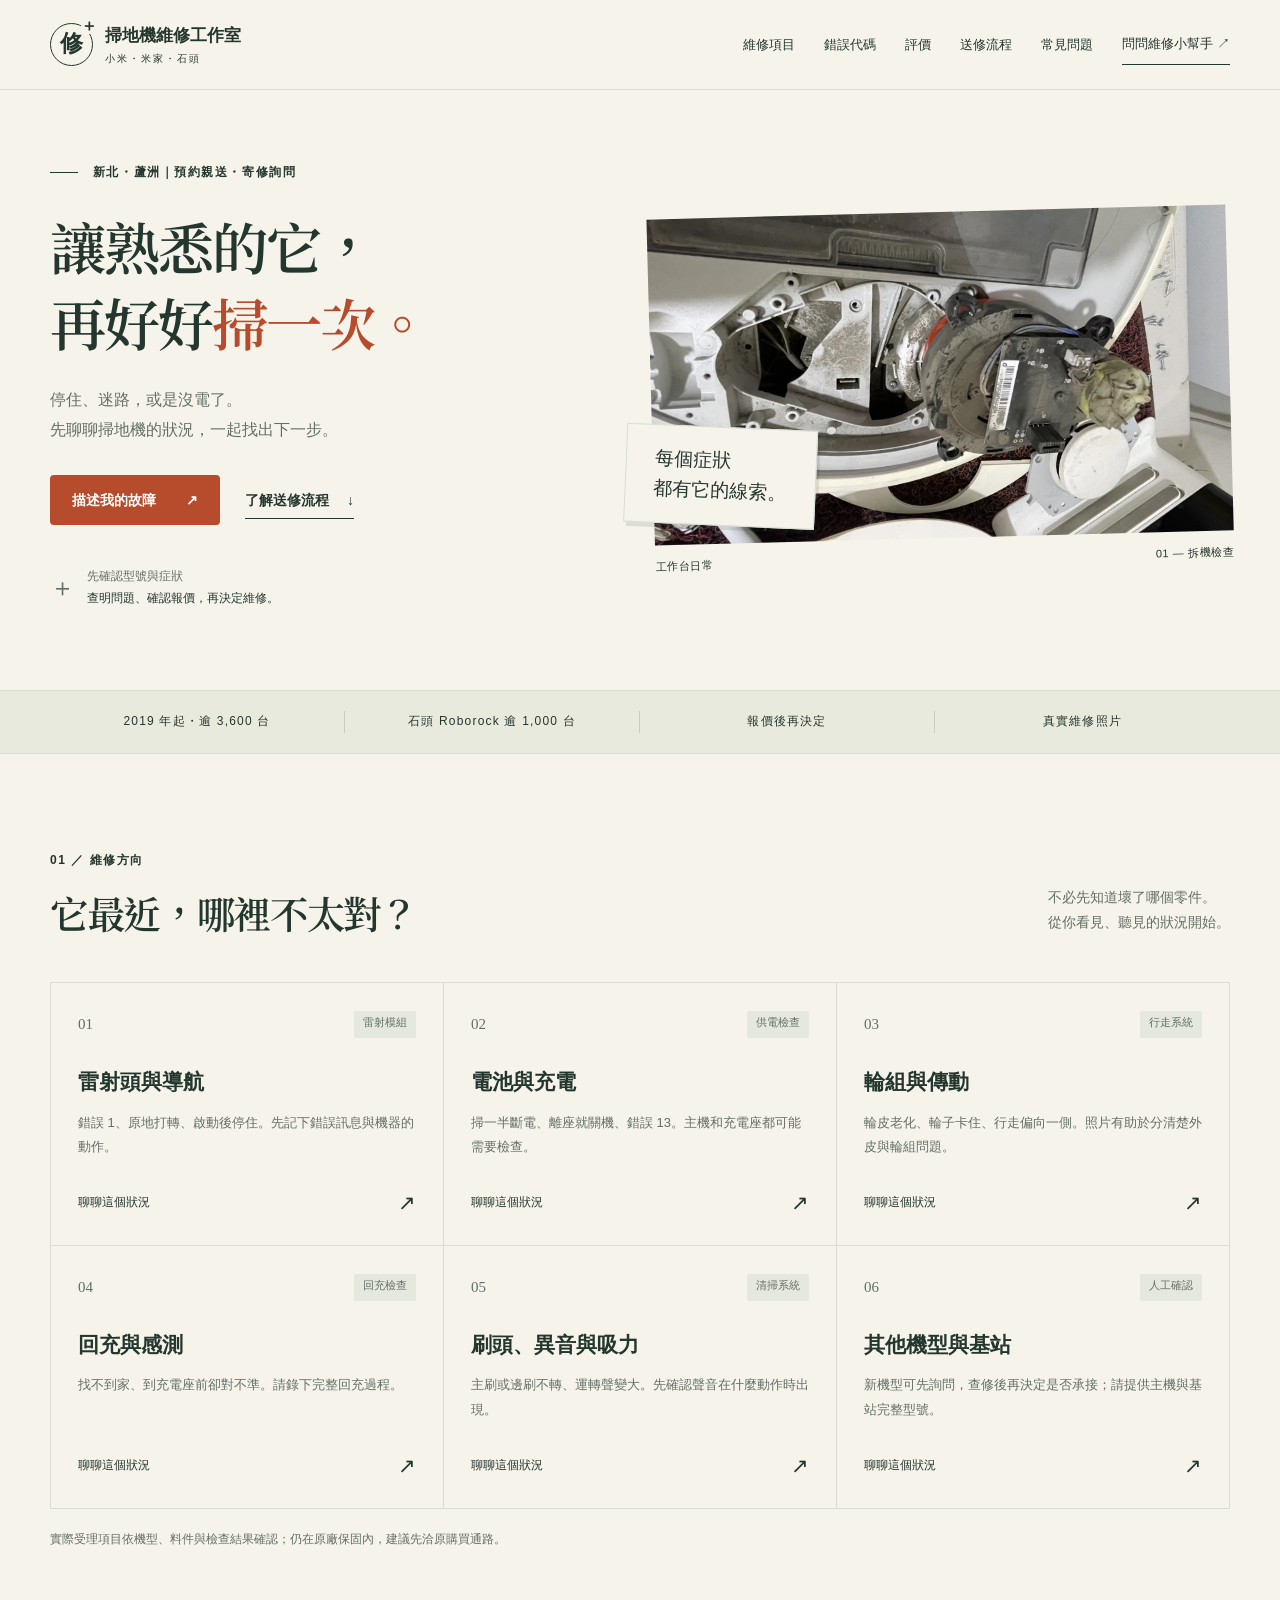
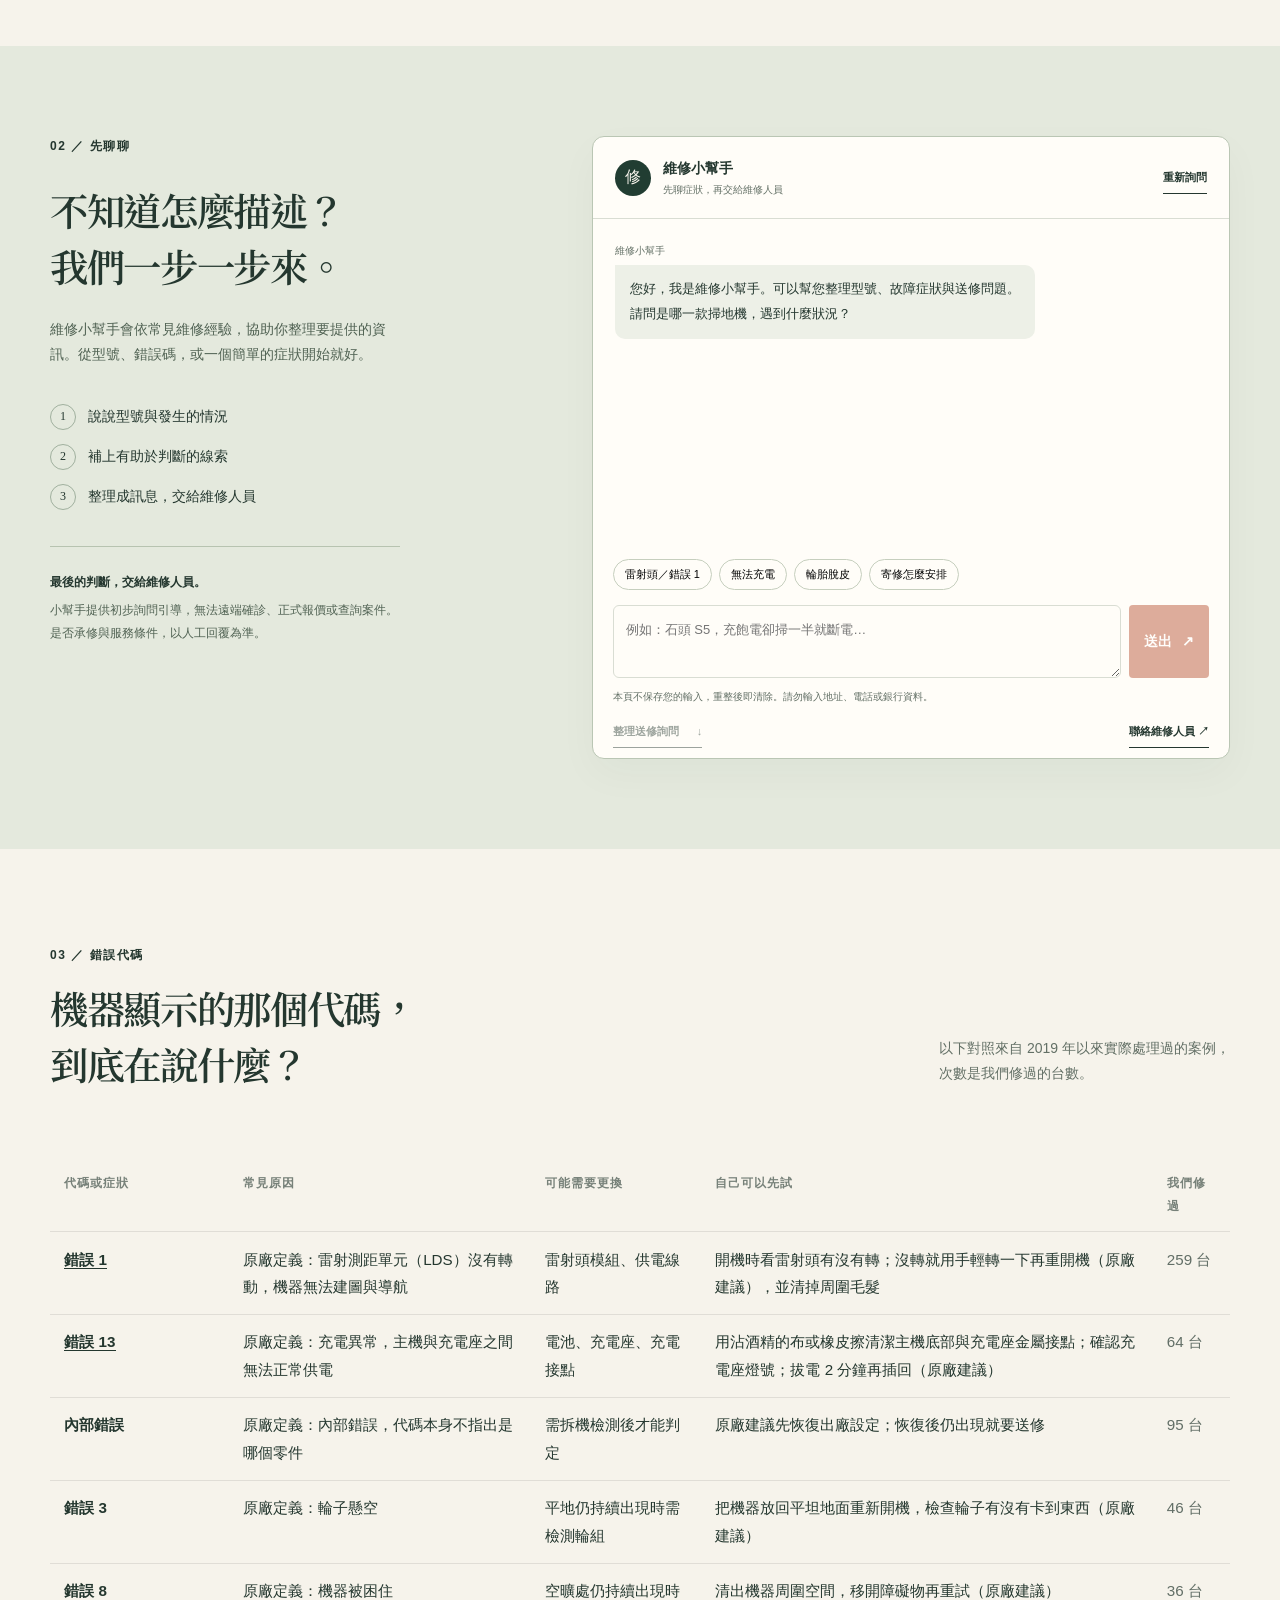
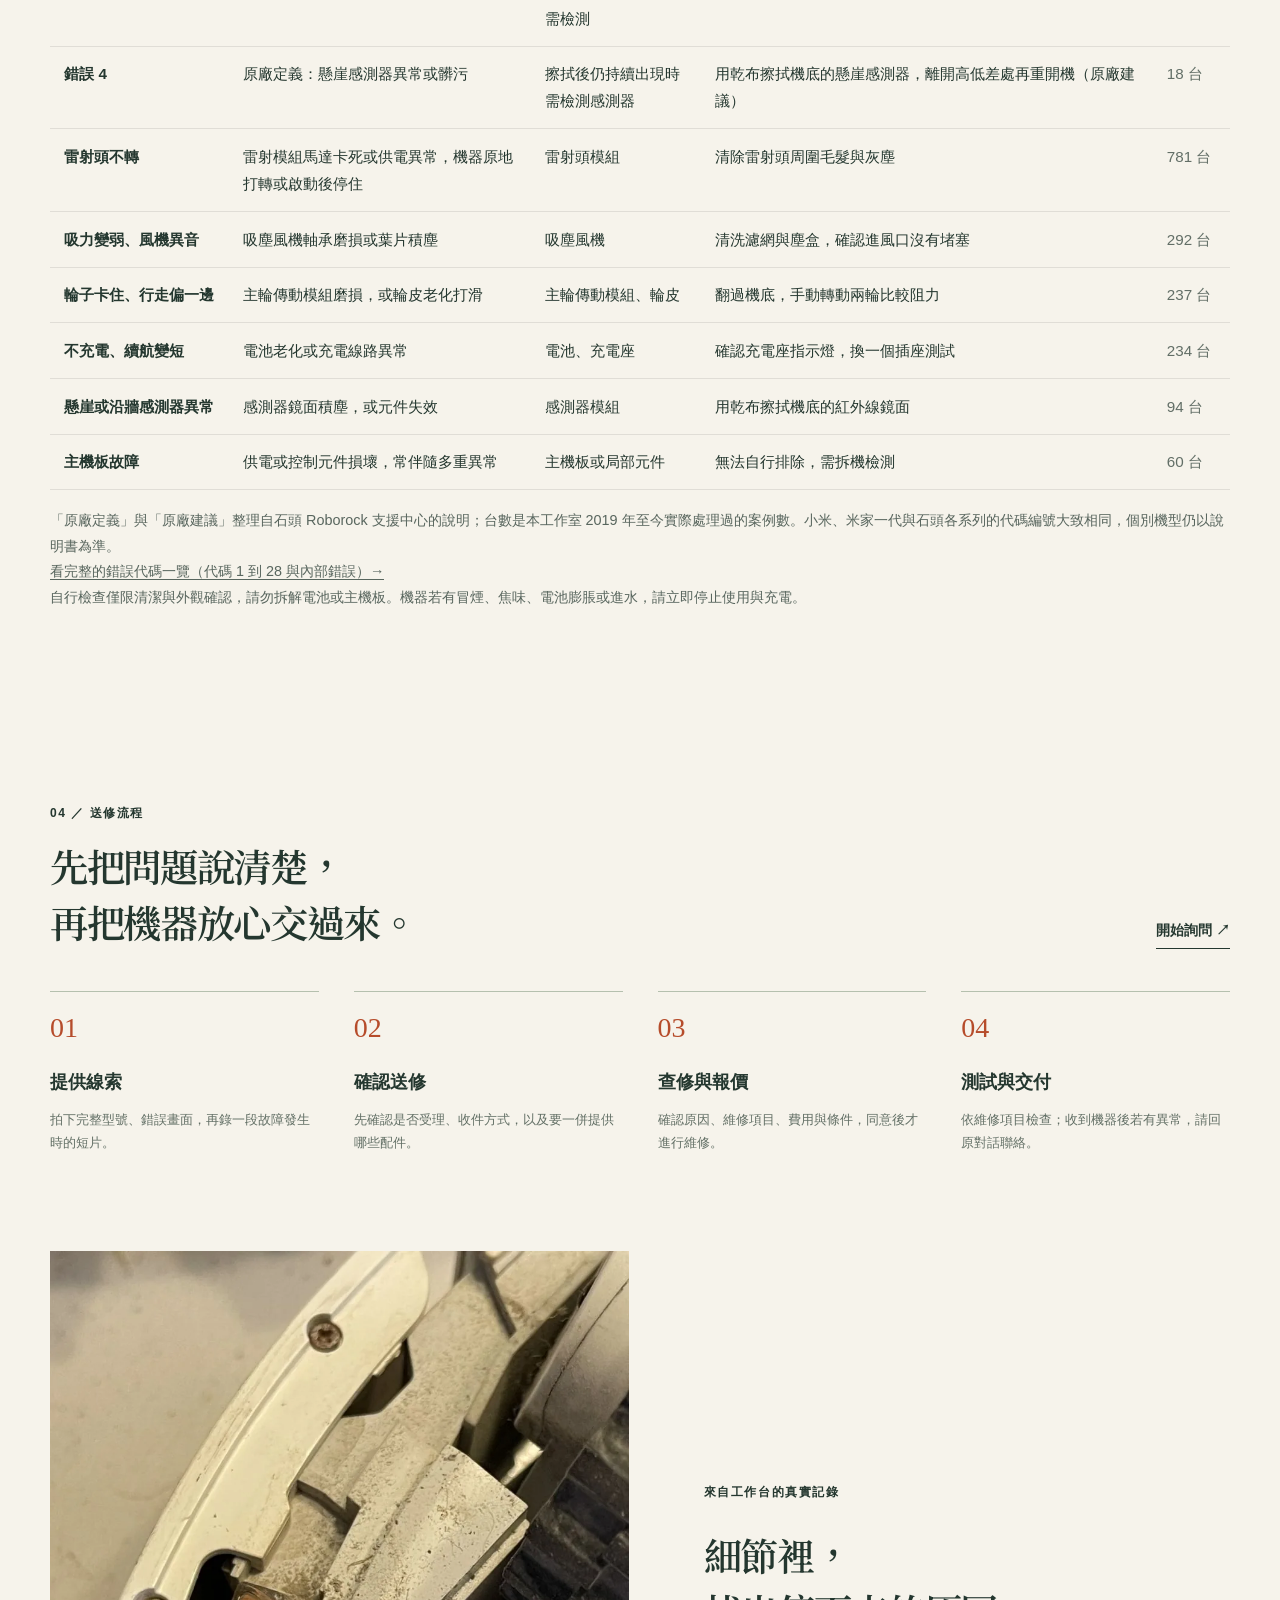
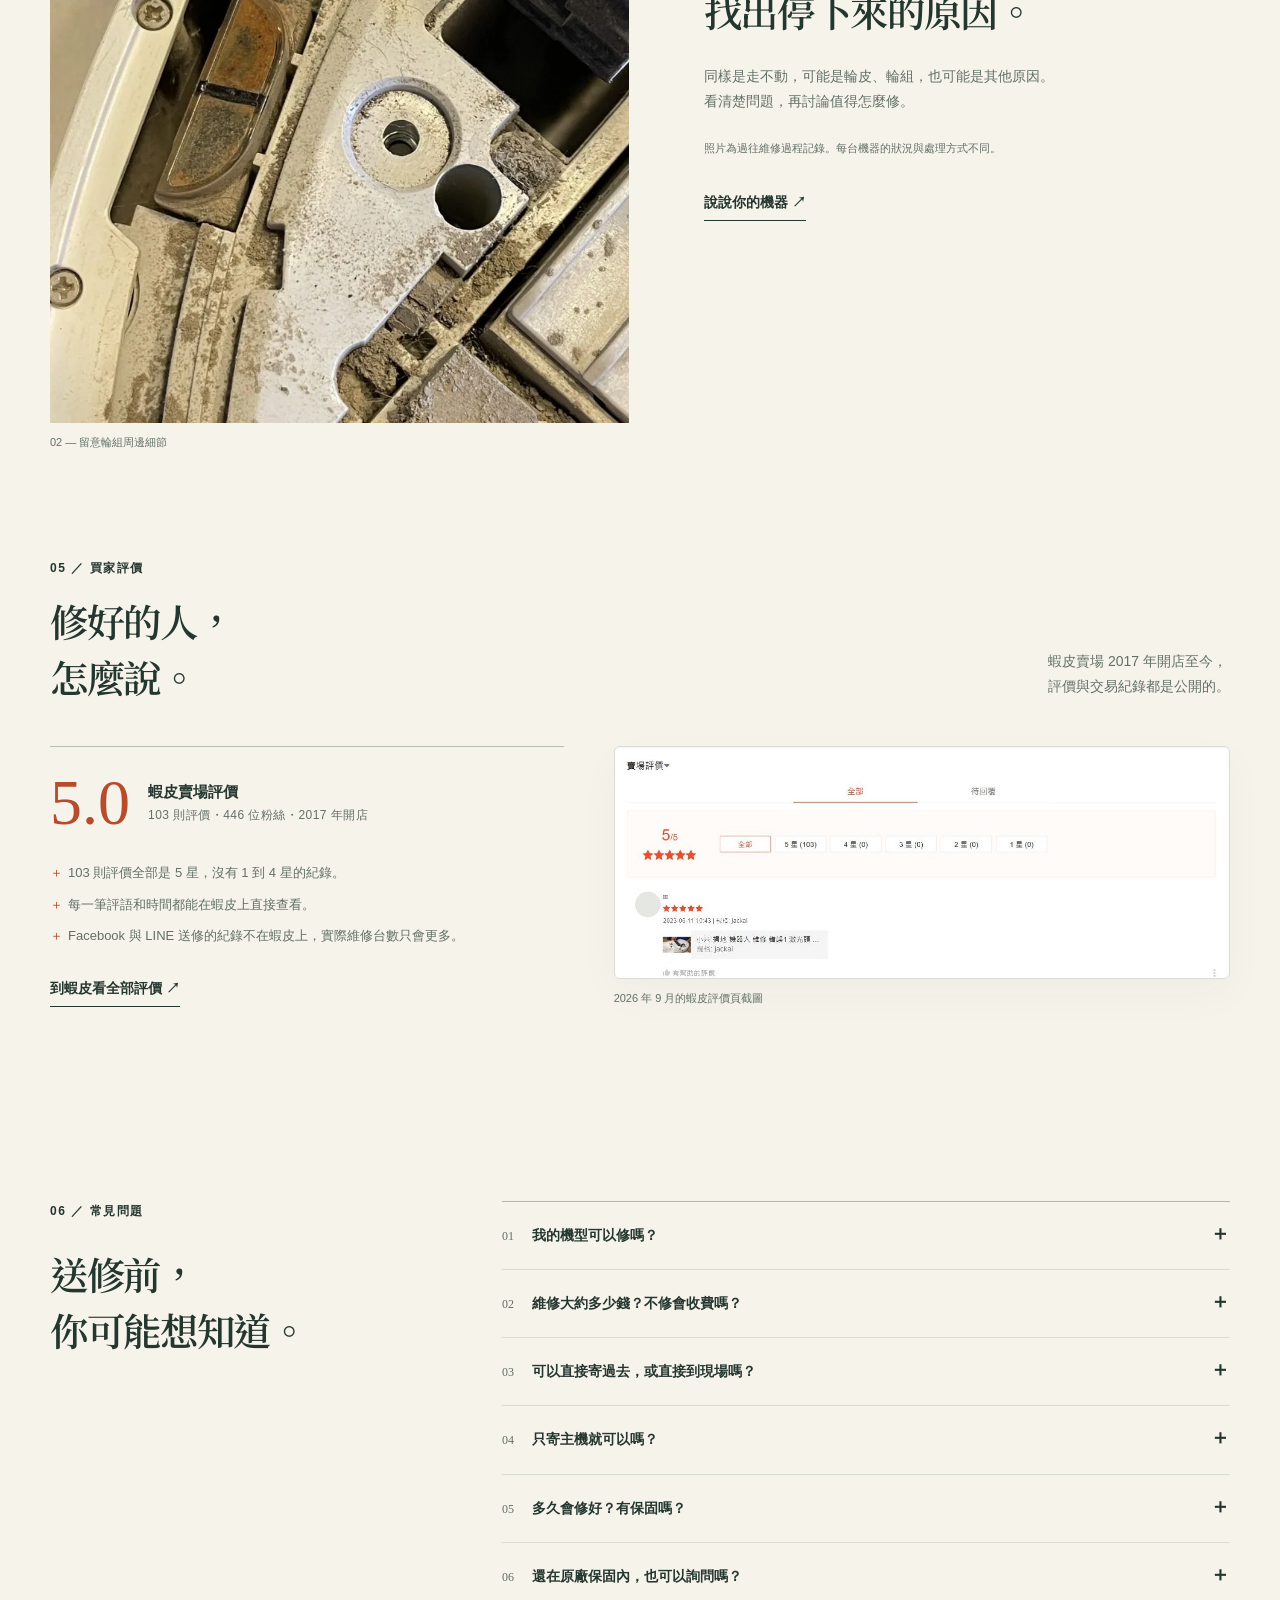
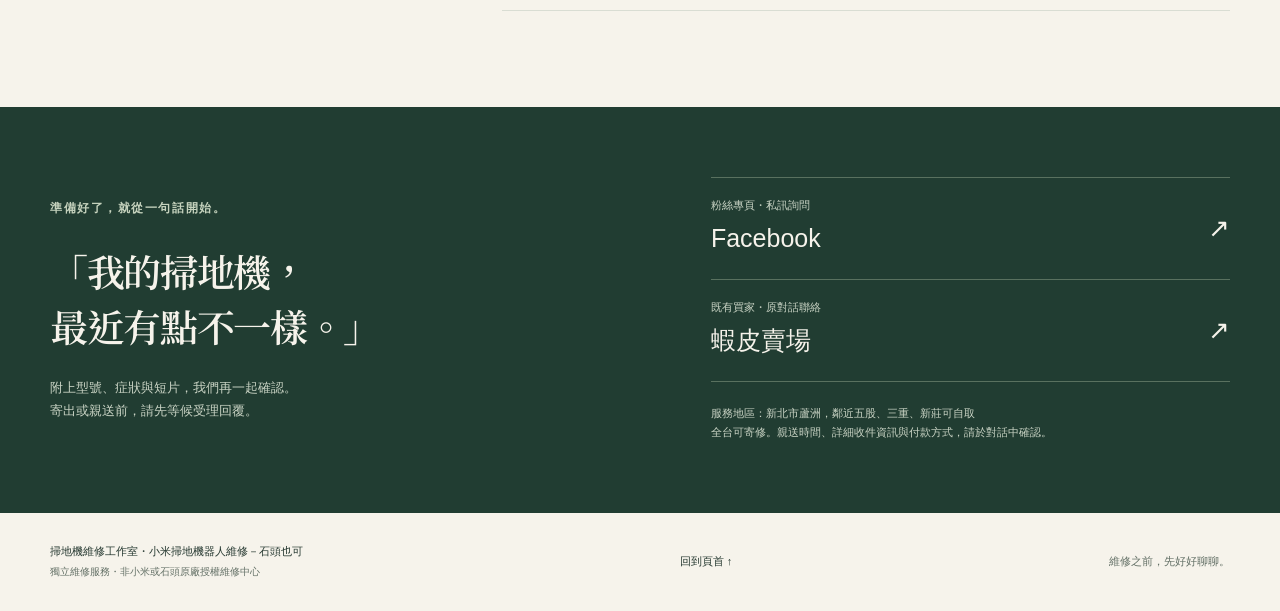
==== commit bb06d0b0: "Add Shopee rating screenshot to the reviews section Co-Authored-By: Claude Fable 5.1 <noreply@anthro" ====
--- a/index.html
+++ b/index.html
@@ -190,7 +190,7 @@
 </ul>
 <a class="text-button" href="https://shopee.tw/georgewuwu" target="_blank" rel="noopener noreferrer">到蝦皮看全部評價 ↗</a>
 </div>
-<figure class="rating-shot"><img src="images/shopee-rating.png" alt="蝦皮賣場 georgewuwu 的評價頁截圖，顯示評價 5.0 分、103 則評價" width="1200" height="640" loading="lazy" decoding="async"><figcaption>2026 年 9 月的蝦皮評價頁截圖</figcaption></figure>
+<figure class="rating-shot"><img src="images/shopee-rating.jpg" alt="蝦皮賣場 georgewuwu 的評價頁截圖，顯示評價 5.0 分、103 則評價" width="1225" height="460" loading="lazy" decoding="async"><figcaption>2026 年 9 月的蝦皮評價頁截圖</figcaption></figure>
 </div>
 </section>
 
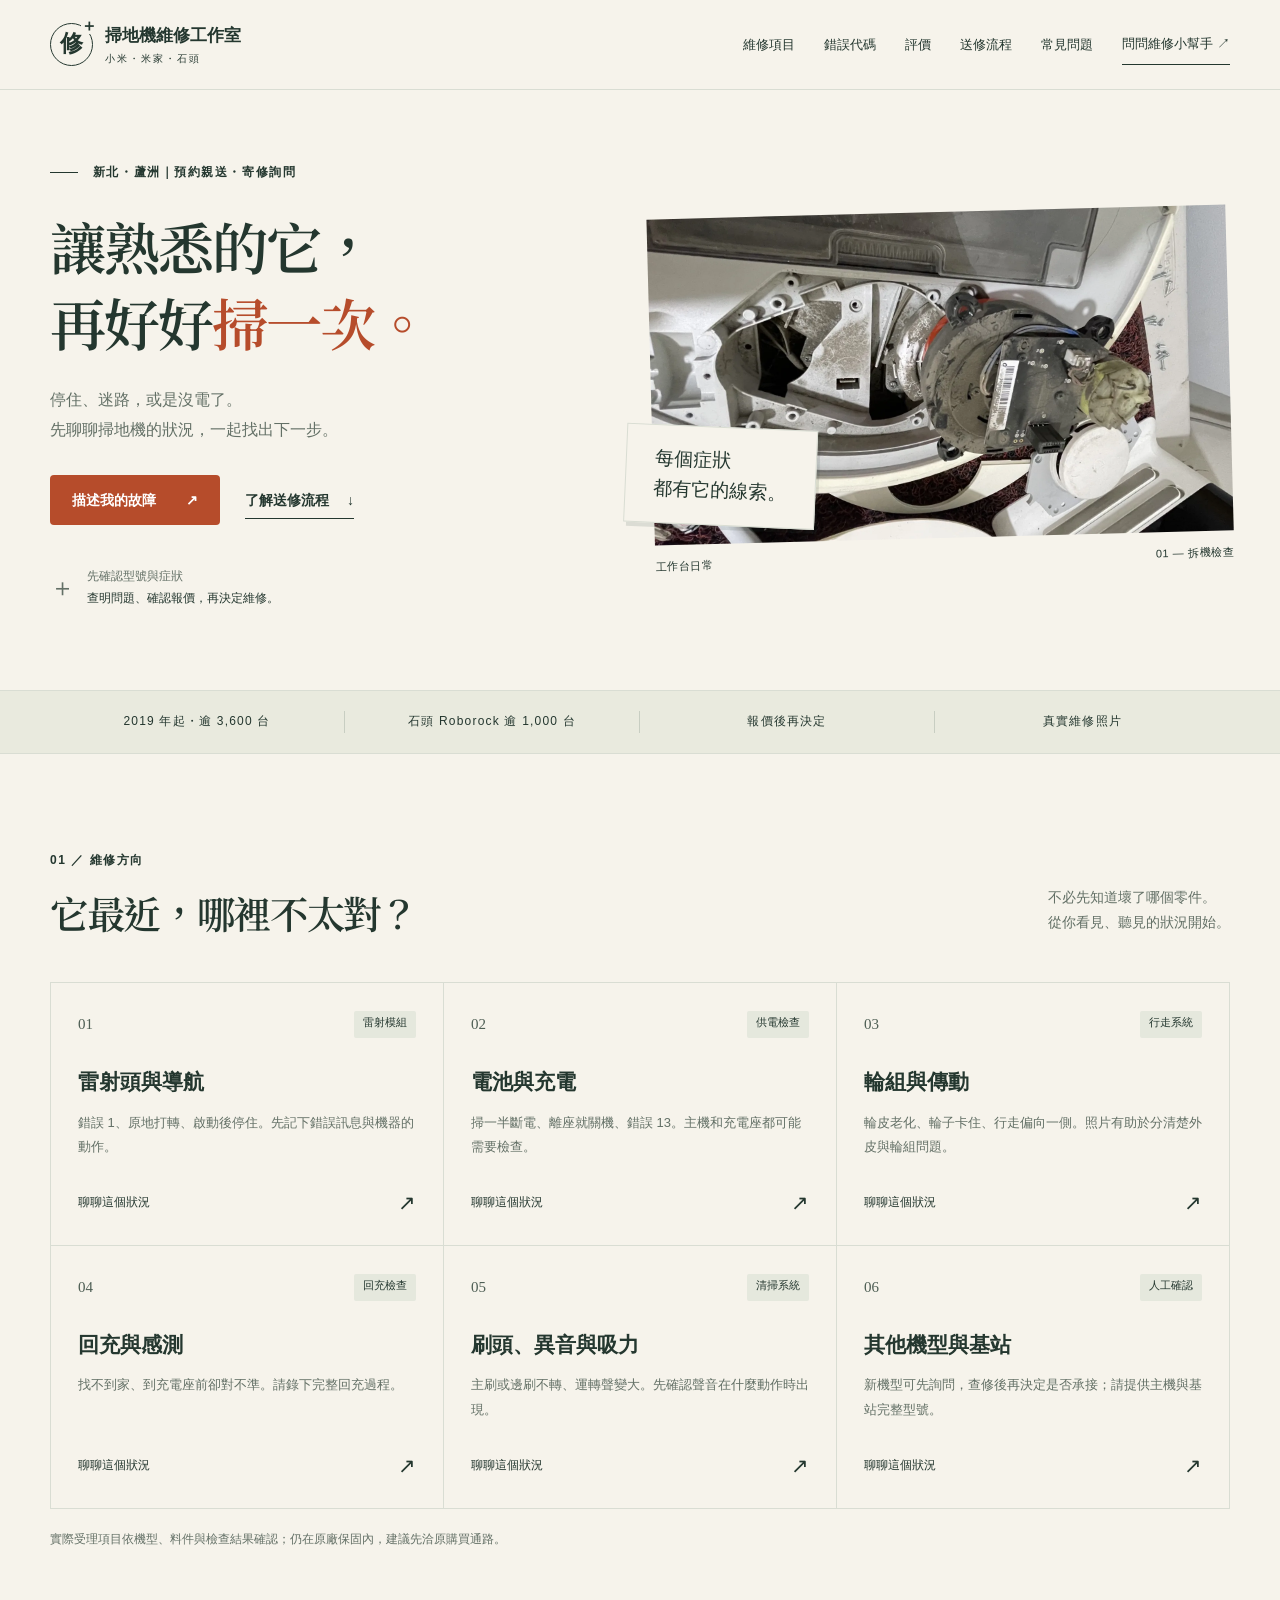
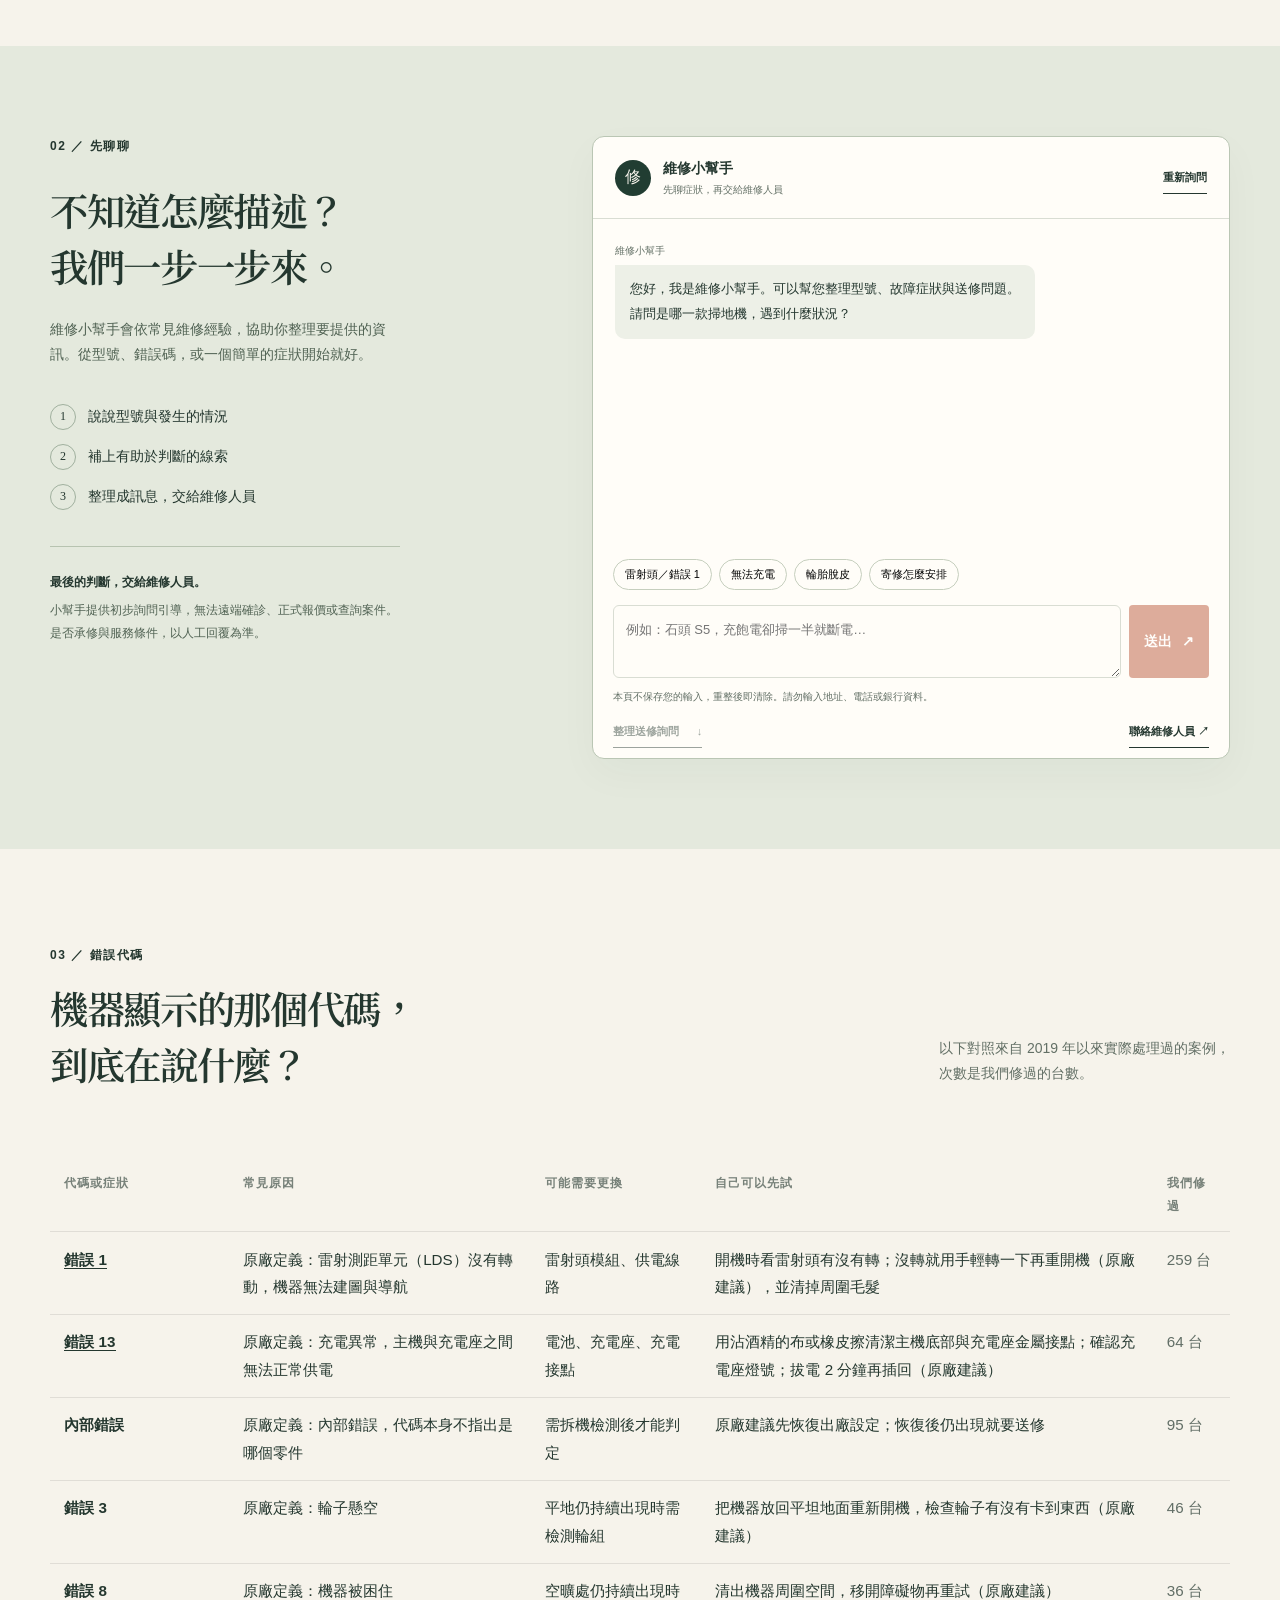
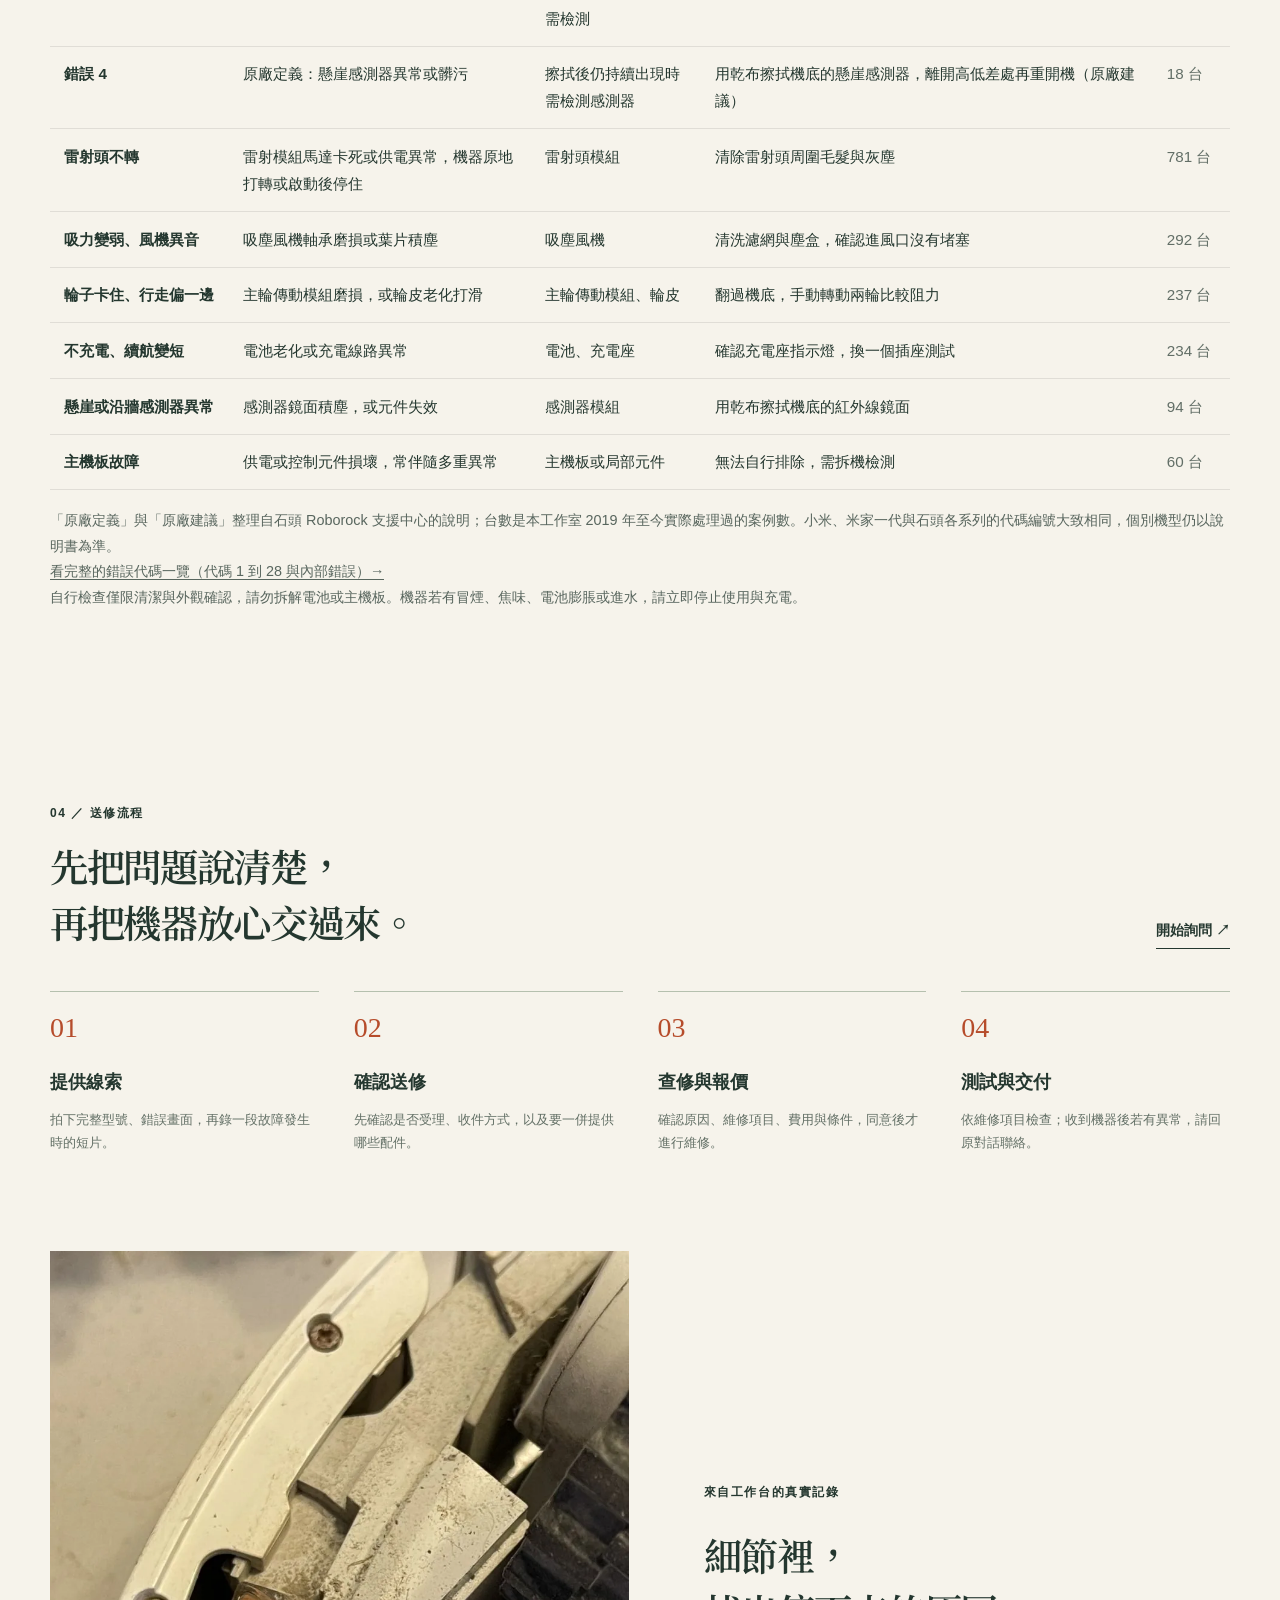
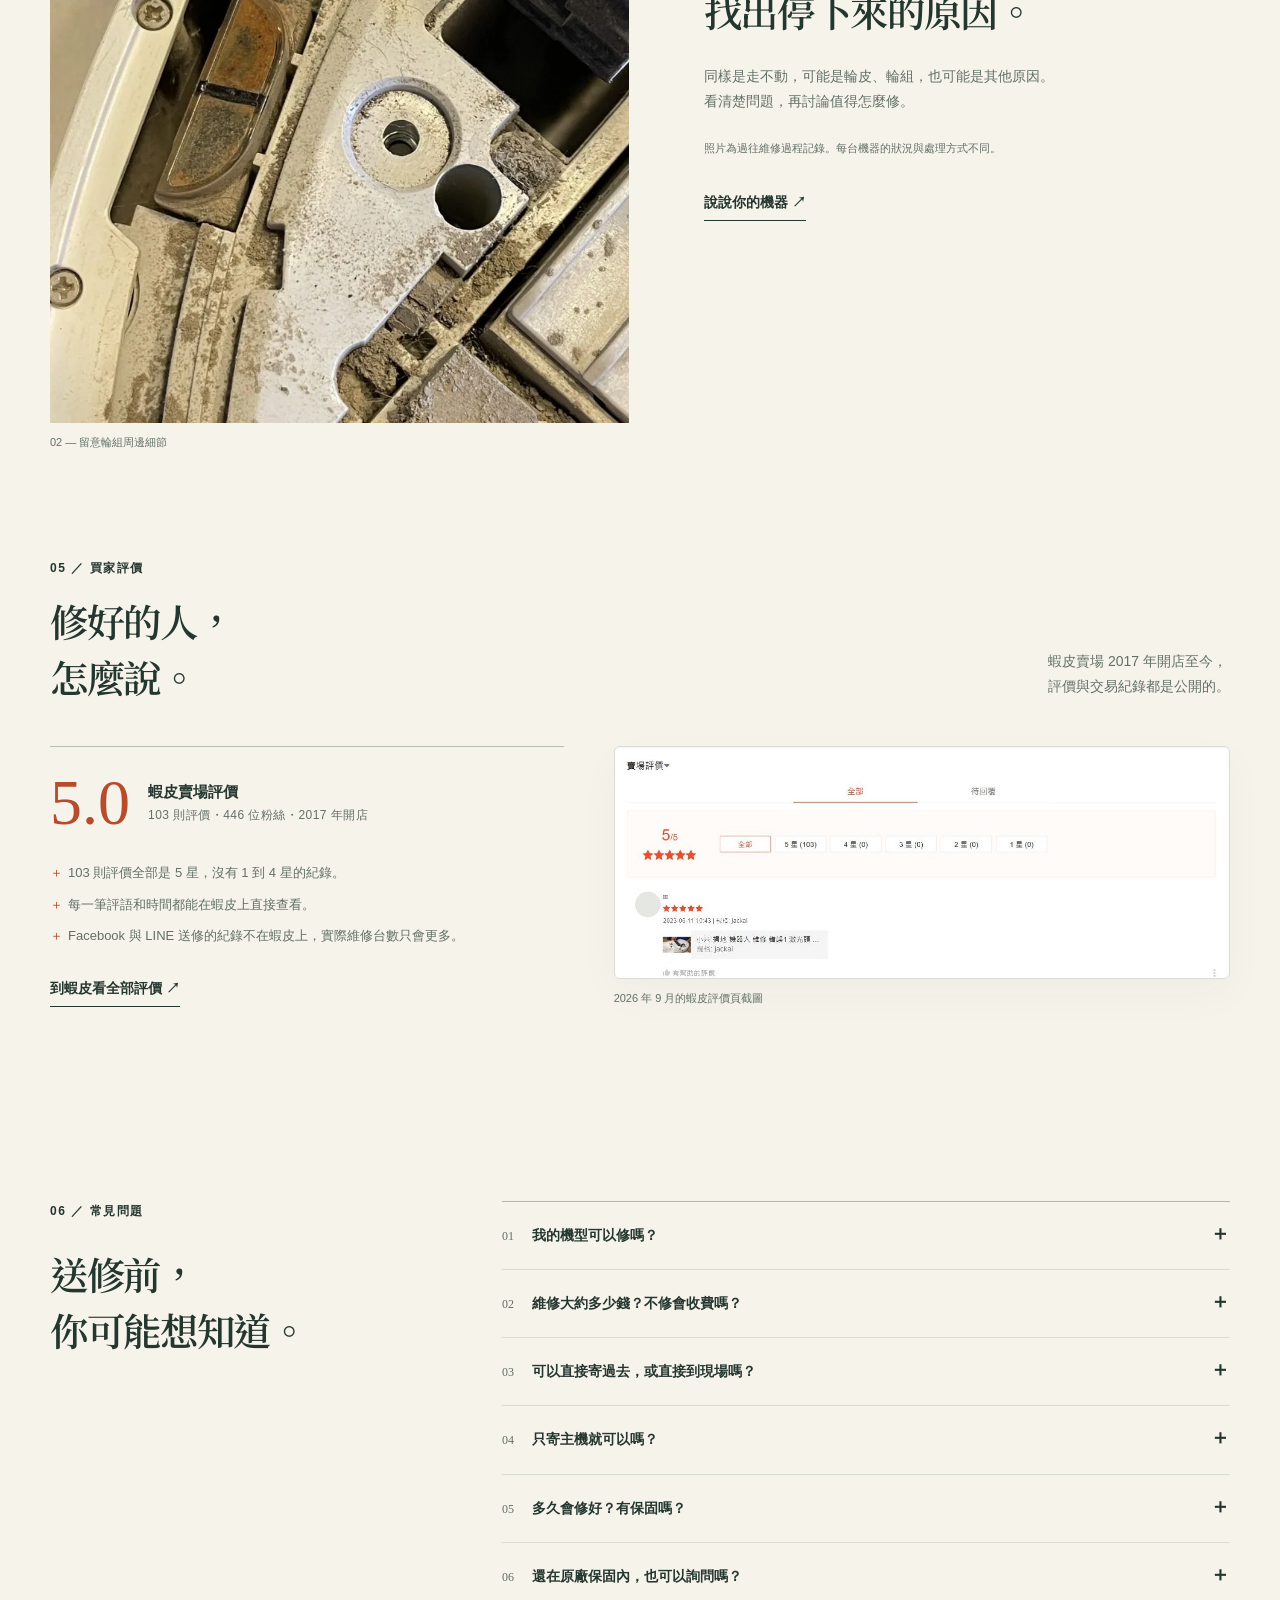
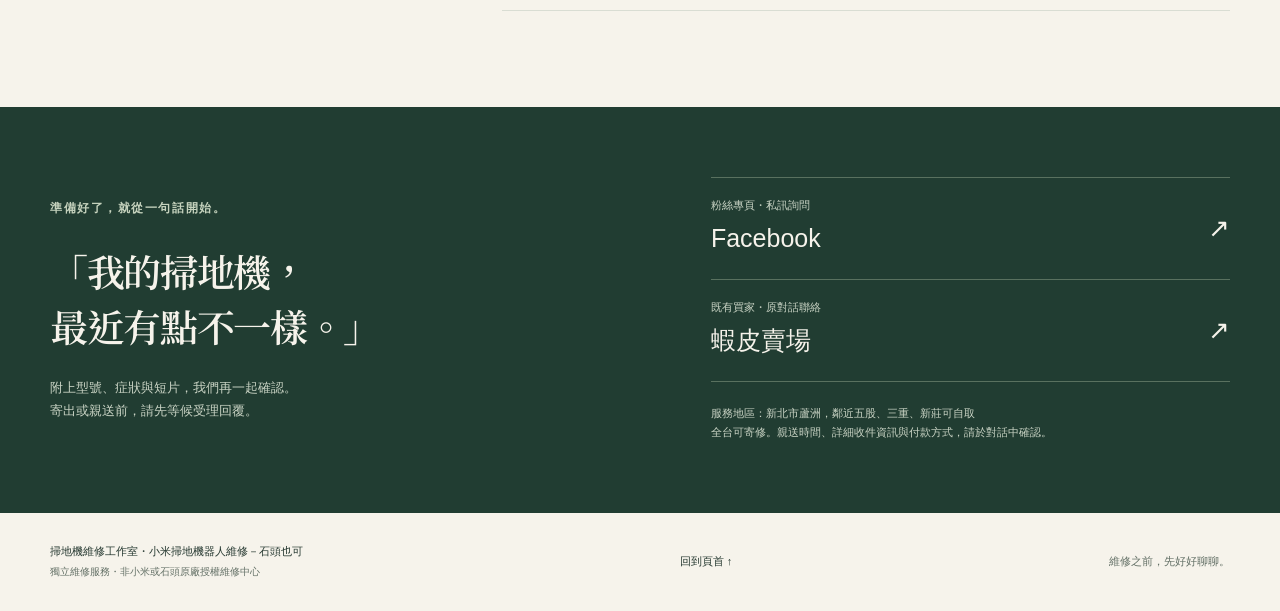
==== commit 8c68ea56: "Fix Lighthouse accessibility findings: tag contrast, brand link name Co-Authored-By: Claude Fable 5." ====
--- a/index.html
+++ b/index.html
@@ -82,7 +82,7 @@
 <a class="skip-link" href="#main">跳至主要內容</a>
 
 <header class="site-header"><div class="container header-inner">
-<a class="brand" href="#" aria-label="掃地機維修工作室首頁"><span class="brand-mark" aria-hidden="true">修<span>＋</span></span><span>掃地機維修工作室<small>小米・米家・石頭</small></span></a>
+<a class="brand" href="#"><span class="brand-mark" aria-hidden="true">修<span>＋</span></span><span>掃地機維修工作室<small>小米・米家・石頭</small></span></a>
 <nav aria-label="主要導覽"><a href="#services">維修項目</a><a href="error-codes/">錯誤代碼</a><a href="#reviews">評價</a><a href="#process">送修流程</a><a href="#faq">常見問題</a><a class="nav-cta" href="#assistant">問問維修小幫手 ↗</a></nav>
 </div></header>
 
--- a/styles.css
+++ b/styles.css
@@ -30,3 +30,7 @@
 .crumbs{font-size:12px;color:var(--muted);padding-top:26px}.crumbs a{border-bottom:1px solid currentColor}.crumbs span{margin-inline:8px}
 .article .faq details{border-bottom:1px solid var(--line);padding-block:16px}.article .faq summary{cursor:pointer;font-weight:600;font-size:15px;list-style:none}.article .faq summary::-webkit-details-marker{display:none}.article .faq p{font-size:14px;color:var(--muted);margin-top:10px}
 @media(max-width:760px){.reviews-layout{grid-template-columns:1fr;gap:28px}.codes-table{min-width:34rem}.article{padding-block:24px 60px}.rating-star{font-size:52px}.article .stat-row{gap:22px}}
+
+/* a11y: contrast of issue-card tags */
+.issue-top{color:#4f5f55}.issue-top span:last-child{color:var(--ink)}
+@media(max-width:760px){.issue-top{font-size:10px}}
